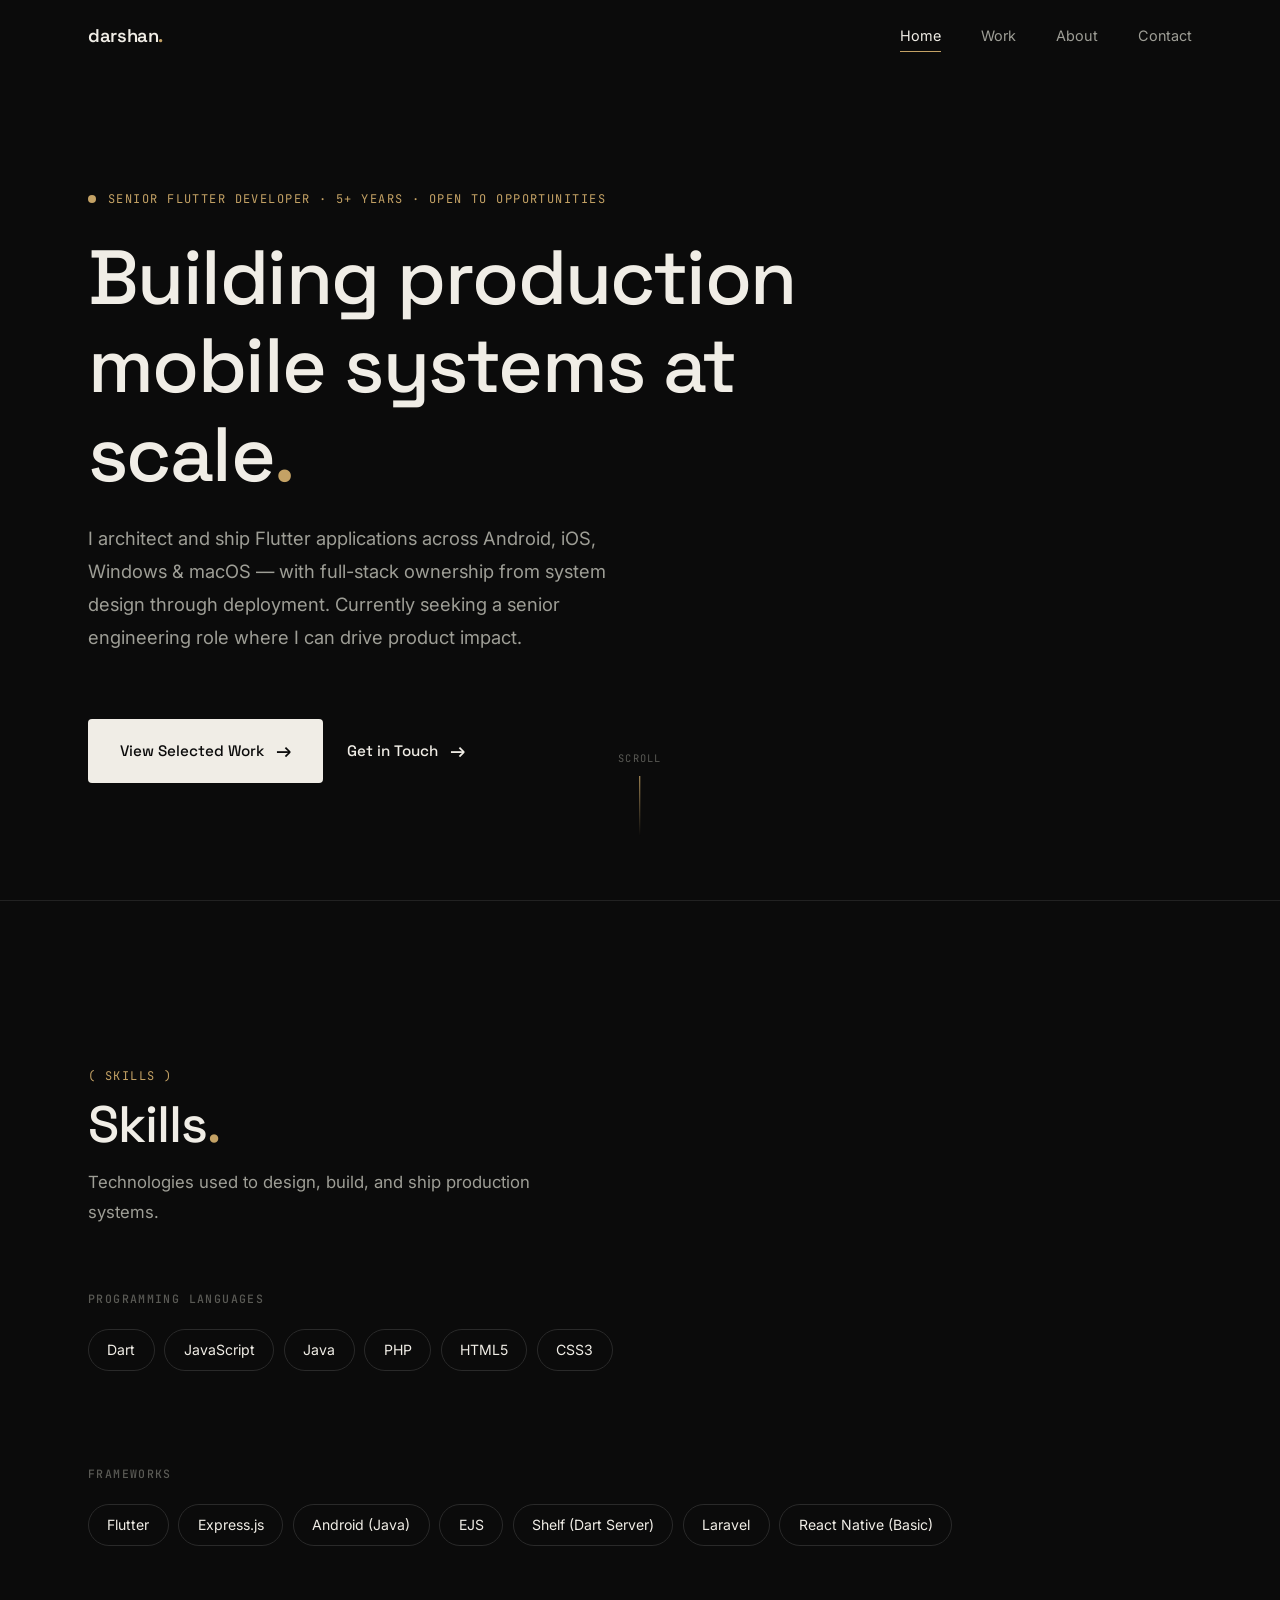
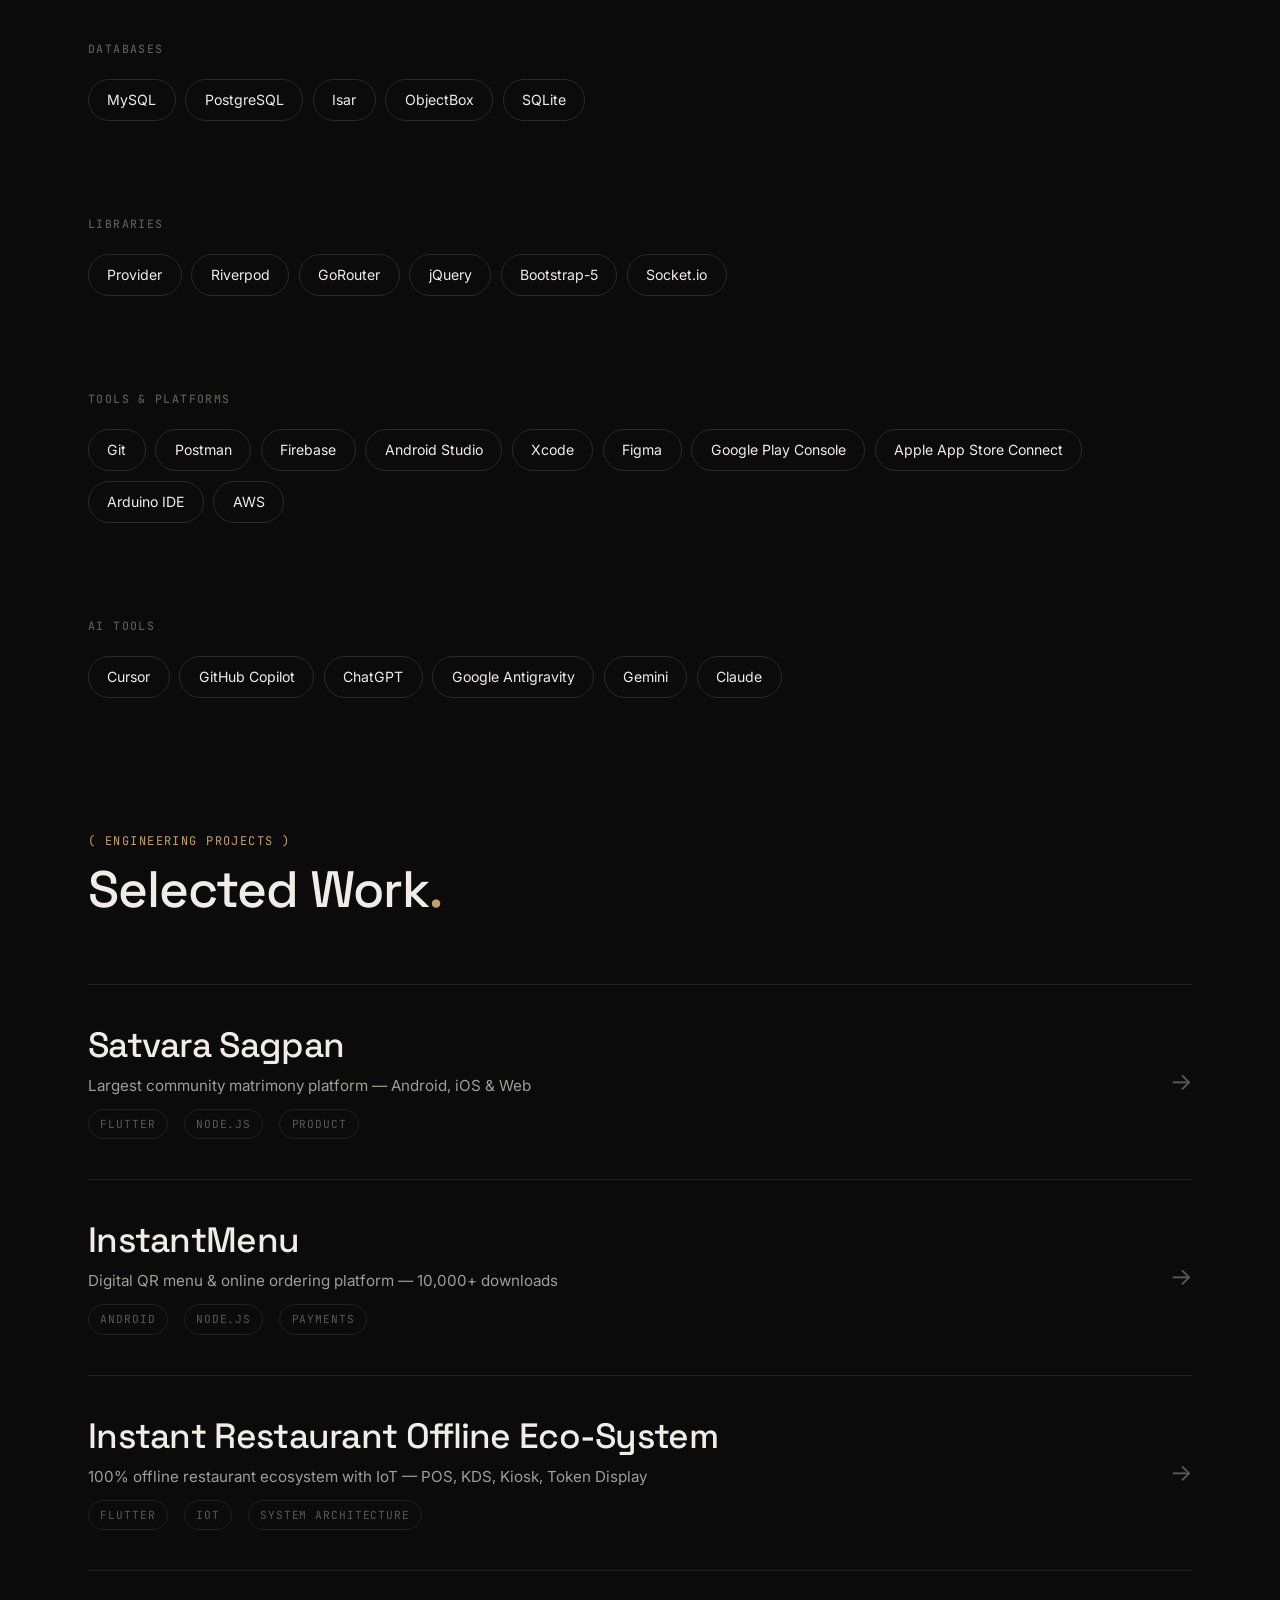
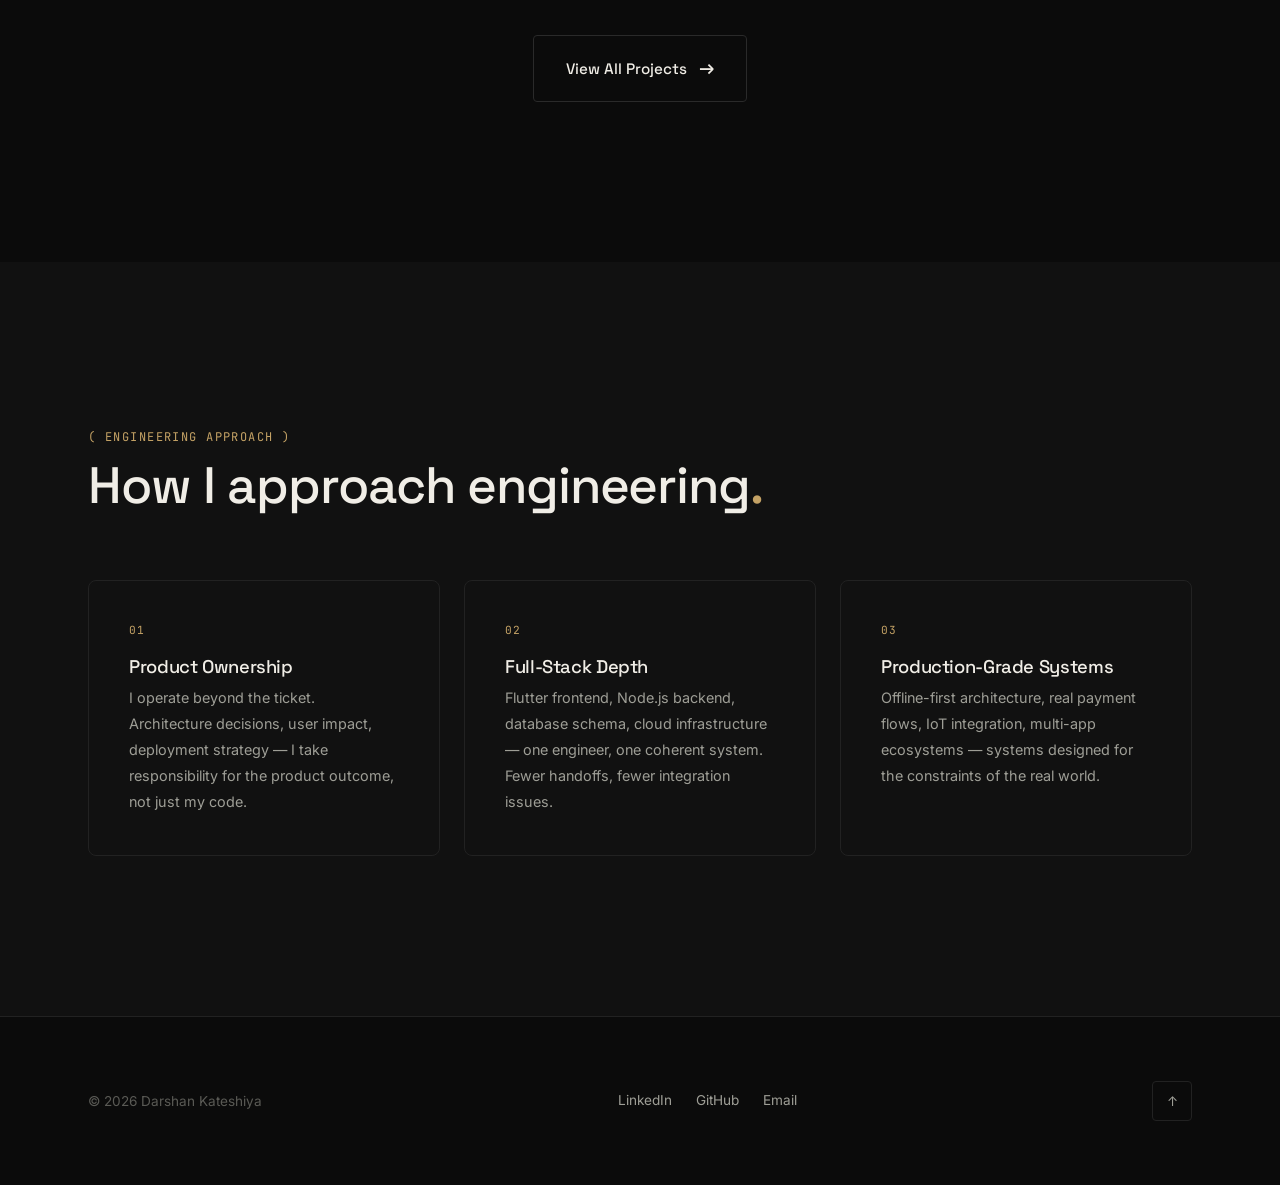
==== index.html @ 9478cf27 "commit" ====
<!doctype html>
<html lang="en">
  <head>
    <meta charset="UTF-8" />
    <meta name="viewport" content="width=device-width, initial-scale=1.0" />
    <link rel="icon" type="image/svg+xml" href="favicon.svg" />
    <meta
      name="description"
      content="Darshan Kateshiya — Senior Flutter Developer & Full Stack Engineer. 5+ years building production apps across Android, iOS, Windows, macOS. Open to full-time engineering roles."
    />
    <meta
      name="keywords"
      content="Flutter Developer, Full Stack Engineer, Mobile App Developer, Product Builder, India"
    />
    <meta name="author" content="Darshan D. Kateshiya" />

    <!-- Open Graph -->
    <meta
      property="og:title"
      content="Darshan Kateshiya — Senior Flutter Developer"
    />
    <meta
      property="og:description"
      content="Senior Flutter Developer with 5+ years of full-stack experience. Open to engineering roles."
    />
    <meta property="og:type" content="website" />

    <title>Darshan Kateshiya — Senior Flutter Developer</title>

    <!-- Fonts -->
    <link rel="preconnect" href="https://fonts.googleapis.com" />
    <link rel="preconnect" href="https://fonts.gstatic.com" crossorigin />
    <link
      href="https://fonts.googleapis.com/css2?family=Inter:wght@300;400;500;600&family=JetBrains+Mono:wght@400;500&family=Space+Grotesk:wght@400;500;600;700&display=swap"
      rel="stylesheet"
    />

    <!-- Styles -->
    <link rel="stylesheet" href="css/style.css" />
  </head>
  <body>
    <!-- Custom Cursor -->
    <div class="custom-cursor">View</div>

    <!-- Navigation -->
    <nav class="nav">
      <div class="container nav__inner">
        <a href="/darshankateshiya/" class="nav__logo">darshan<span>.</span></a>

        <div class="nav__links">
          <a href="/darshankateshiya/" class="nav__link active">Home</a>
          <a href="/darshankateshiya/work/" class="nav__link">Work</a>
          <a href="/darshankateshiya/about/" class="nav__link">About</a>
          <a href="/darshankateshiya/contact/" class="nav__link">Contact</a>
        </div>

        <button class="nav__toggle" aria-label="Toggle menu">
          <span></span>
          <span></span>
          <span></span>
        </button>
      </div>

      <!-- Mobile Menu -->
      <div class="nav__mobile">
        <a href="/darshankateshiya/" class="nav__mobile-link">Home</a>
        <a href="/darshankateshiya/work/" class="nav__mobile-link">Work</a>
        <a href="/darshankateshiya/about/" class="nav__mobile-link">About</a>
        <a href="/darshankateshiya/contact/" class="nav__mobile-link"
          >Contact</a
        >
      </div>
    </nav>

    <!-- Hero Section -->
    <section class="hero">
      <div class="container">
        <div class="hero__content">
          <div class="hero__label hero-anim hero-anim--1">
            <span class="dot"></span>
            <span class="label label--accent"
              >Senior Flutter Developer · 5+ Years · Open to Opportunities</span
            >
          </div>

          <h1 class="hero__title hero-anim hero-anim--2">
            <span class="line"><span>Building production</span></span>
            <span class="line"><span>mobile systems at</span></span>
            <span class="line"
              ><span>scale<span class="text-accent">.</span></span></span
            >
          </h1>

          <p class="hero__subtitle hero-anim hero-anim--3">
            I architect and ship Flutter applications across Android, iOS,
            Windows & macOS — with full-stack ownership from system design
            through deployment. Currently seeking a senior engineering role
            where I can drive product impact.
          </p>

          <div class="hero__cta hero-anim hero-anim--4">
            <a href="work/" class="btn btn--primary">
              View Selected Work
              <span class="btn__arrow">→</span>
            </a>
            <a href="/darshankateshiya/contact/" class="btn btn--ghost">
              Get in Touch
              <span class="btn__arrow">→</span>
            </a>
          </div>
        </div>
      </div>

      <div class="hero__scroll">
        <span class="label" style="font-size: 0.65rem">Scroll</span>
        <div class="hero__scroll-line"></div>
      </div>
    </section>

    <!-- Skills -->
    <section class="section skills-section">
      <div class="container">
        <div class="reveal">
          <span class="label label--accent">( Skills )</span>
          <h2 style="margin-top: 0.5rem; margin-bottom: 0.75rem">
            Skills<span class="text-accent">.</span>
          </h2>
          <p class="skills-intro">
            Technologies used to design, build, and ship production systems.
          </p>
        </div>

        <div class="skills-grid">
          <div class="skills-group reveal">
            <h4 class="skills-group__title">Programming Languages</h4>
            <div class="skills-group__tags">
              <span class="skill-pill">Dart</span>
              <span class="skill-pill">JavaScript</span>
              <span class="skill-pill">Java</span>
              <span class="skill-pill">PHP</span>
              <span class="skill-pill">HTML5</span>
              <span class="skill-pill">CSS3</span>
            </div>
          </div>

          <div class="skills-group reveal reveal--delay-1">
            <h4 class="skills-group__title">Frameworks</h4>
            <div class="skills-group__tags">
              <span class="skill-pill">Flutter</span>
              <span class="skill-pill">Express.js</span>
              <span class="skill-pill">Android (Java)</span>
              <span class="skill-pill">EJS</span>
              <span class="skill-pill">Shelf (Dart Server)</span>
              <span class="skill-pill">Laravel</span>
              <span class="skill-pill">React Native (Basic)</span>
            </div>
          </div>

          <div class="skills-group reveal reveal--delay-2">
            <h4 class="skills-group__title">Databases</h4>
            <div class="skills-group__tags">
              <span class="skill-pill">MySQL</span>
              <span class="skill-pill">PostgreSQL</span>
              <span class="skill-pill">Isar</span>
              <span class="skill-pill">ObjectBox</span>
              <span class="skill-pill">SQLite</span>
            </div>
          </div>

          <div class="skills-group reveal">
            <h4 class="skills-group__title">Libraries</h4>
            <div class="skills-group__tags">
              <span class="skill-pill">Provider</span>
              <span class="skill-pill">Riverpod</span>
              <span class="skill-pill">GoRouter</span>
              <span class="skill-pill">jQuery</span>
              <span class="skill-pill">Bootstrap-5</span>
              <span class="skill-pill">Socket.io</span>
            </div>
          </div>

          <div class="skills-group reveal reveal--delay-1">
            <h4 class="skills-group__title">Tools & Platforms</h4>
            <div class="skills-group__tags">
              <span class="skill-pill">Git</span>
              <span class="skill-pill">Postman</span>
              <span class="skill-pill">Firebase</span>
              <span class="skill-pill">Android Studio</span>
              <span class="skill-pill">Xcode</span>
              <span class="skill-pill">Figma</span>
              <span class="skill-pill">Google Play Console</span>
              <span class="skill-pill">Apple App Store Connect</span>
              <span class="skill-pill">Arduino IDE</span>
              <span class="skill-pill">AWS</span>
            </div>
          </div>

          <div class="skills-group reveal reveal--delay-2">
            <h4 class="skills-group__title">AI Tools</h4>
            <div class="skills-group__tags">
              <span class="skill-pill">Cursor</span>
              <span class="skill-pill">GitHub Copilot</span>
              <span class="skill-pill">ChatGPT</span>
              <span class="skill-pill">Google Antigravity</span>
              <span class="skill-pill">Gemini</span>
              <span class="skill-pill">Claude</span>
            </div>
          </div>
        </div>
      </div>
    </section>

    <!-- Engineering Projects -->
    <section class="section" id="selected-work">
      <div class="container">
        <div class="reveal">
          <span class="label label--accent">( Engineering Projects )</span>
          <h2 style="margin-top: 0.5rem; margin-bottom: var(--space-xl)">
            Selected Work<span class="text-accent">.</span>
          </h2>
        </div>

        <div class="work-list stagger-children">
          <a href="work/satvara-sagpan/" class="work-item">
            <div class="work-item__inner">
              <div class="work-item__info">
                <h3 class="work-item__name">Satvara Sagpan</h3>
                <p class="work-item__desc">
                  Largest community matrimony platform — Android, iOS & Web
                </p>
                <div class="work-item__meta">
                  <span class="work-item__tag">Flutter</span>
                  <span class="work-item__tag">Node.js</span>
                  <span class="work-item__tag">Product</span>
                </div>
              </div>
              <span class="work-item__arrow">→</span>
            </div>
          </a>

          <a href="work/instantmenu/" class="work-item">
            <div class="work-item__inner">
              <div class="work-item__info">
                <h3 class="work-item__name">InstantMenu</h3>
                <p class="work-item__desc">
                  Digital QR menu & online ordering platform — 10,000+ downloads
                </p>
                <div class="work-item__meta">
                  <span class="work-item__tag">Android</span>
                  <span class="work-item__tag">Node.js</span>
                  <span class="work-item__tag">Payments</span>
                </div>
              </div>
              <span class="work-item__arrow">→</span>
            </div>
          </a>

          <a href="work/instant-restaurant/" class="work-item">
            <div class="work-item__inner">
              <div class="work-item__info">
                <h3 class="work-item__name">
                  Instant Restaurant Offline Eco-System
                </h3>
                <p class="work-item__desc">
                  100% offline restaurant ecosystem with IoT — POS, KDS, Kiosk,
                  Token Display
                </p>
                <div class="work-item__meta">
                  <span class="work-item__tag">Flutter</span>
                  <span class="work-item__tag">IoT</span>
                  <span class="work-item__tag">System Architecture</span>
                </div>
              </div>
              <span class="work-item__arrow">→</span>
            </div>
          </a>
        </div>

        <div
          class="reveal"
          style="margin-top: var(--space-xl); text-align: center"
        >
          <a href="/darshankateshiya/work/" class="btn btn--outline">
            View All Projects
            <span class="btn__arrow">→</span>
          </a>
        </div>
      </div>
    </section>

    <!-- Engineering Approach -->
    <section class="section" style="background: var(--bg-secondary)">
      <div class="container">
        <div class="reveal">
          <span class="label label--accent">( Engineering Approach )</span>
          <h2
            style="
              margin-top: 0.5rem;
              margin-bottom: var(--space-xl);
              max-width: 700px;
            "
          >
            How I approach engineering<span class="text-accent">.</span>
          </h2>
        </div>

        <div class="about-values stagger-children">
          <div class="about-value">
            <div class="about-value__number">01</div>
            <h4 class="about-value__title">Product Ownership</h4>
            <p class="about-value__desc">
              I operate beyond the ticket. Architecture decisions, user impact,
              deployment strategy — I take responsibility for the product
              outcome, not just my code.
            </p>
          </div>
          <div class="about-value">
            <div class="about-value__number">02</div>
            <h4 class="about-value__title">Full-Stack Depth</h4>
            <p class="about-value__desc">
              Flutter frontend, Node.js backend, database schema, cloud
              infrastructure — one engineer, one coherent system. Fewer
              handoffs, fewer integration issues.
            </p>
          </div>
          <div class="about-value">
            <div class="about-value__number">03</div>
            <h4 class="about-value__title">Production-Grade Systems</h4>
            <p class="about-value__desc">
              Offline-first architecture, real payment flows, IoT integration,
              multi-app ecosystems — systems designed for the constraints of the
              real world.
            </p>
          </div>
        </div>
      </div>
    </section>

    <!-- Footer -->
    <footer class="footer">
      <div class="container footer__inner">
        <p class="footer__copy">
          &copy; <span class="current-year"></span> Darshan Kateshiya
        </p>

        <div class="footer__links">
          <a
            href="https://www.linkedin.com/in/darshan-kateshiya"
            target="_blank"
            rel="noopener"
            class="footer__link"
            >LinkedIn</a
          >
          <a
            href="https://github.com/darshankateshiya"
            target="_blank"
            rel="noopener"
            class="footer__link"
            >GitHub</a
          >
          <a href="mailto:darshan.kateshiya22@gmail.com" class="footer__link"
            >Email</a
          >
        </div>

        <button class="footer__back-top" aria-label="Back to top">↑</button>
      </div>
    </footer>

    <script src="js/main.js"></script>
  </body>
</html>
---- css/style.css ----
/* ============================================
   DARSHAN KATESHIYA — PORTFOLIO
   Premium, Case-Study-Focused Design System
   ============================================ */

/* ---------- CSS CUSTOM PROPERTIES ---------- */
:root {
  /* Colors */
  --bg-primary: #0b0b0b;
  --bg-secondary: #111111;
  --bg-card: #161616;
  --bg-elevated: #1c1c1c;

  --text-primary: #f0ede6;
  --text-secondary: #9e9e96;
  --text-muted: #5a5a55;

  --accent: #c4a265;
  --accent-hover: #d4b578;
  --accent-muted: rgba(196, 162, 101, 0.15);

  --border: #222222;
  --border-light: #2a2a2a;

  /* Typography */
  --font-heading: 'Space Grotesk', sans-serif;
  --font-body: 'Inter', sans-serif;
  --font-mono: 'JetBrains Mono', monospace;

  /* Spacing */
  --space-xs: 0.5rem;
  --space-sm: 1rem;
  --space-md: 1.5rem;
  --space-lg: 2.5rem;
  --space-xl: 4rem;
  --space-2xl: 6rem;
  --space-3xl: 10rem;

  /* Layout */
  --max-width: 1200px;
  --nav-height: 72px;

  /* Transitions */
  --ease-out: cubic-bezier(0.16, 1, 0.3, 1);
  --ease-in-out: cubic-bezier(0.65, 0, 0.35, 1);
  --duration-fast: 0.2s;
  --duration-normal: 0.4s;
  --duration-slow: 0.8s;

  /* Border Radius */
  --radius-sm: 4px;
  --radius-md: 8px;
  --radius-lg: 16px;
}

/* ---------- RESET & BASE ---------- */
*,
*::before,
*::after {
  margin: 0;
  padding: 0;
  box-sizing: border-box;
}

html {
  font-size: 16px;
  scroll-behavior: smooth;
  -webkit-font-smoothing: antialiased;
  -moz-osx-font-smoothing: grayscale;
}

body {
  font-family: var(--font-body);
  background-color: var(--bg-primary);
  color: var(--text-primary);
  line-height: 1.7;
  overflow-x: hidden;
  min-height: 100vh;
}

::selection {
  background: var(--accent);
  color: var(--bg-primary);
}

img {
  max-width: 100%;
  height: auto;
  display: block;
}

a {
  color: inherit;
  text-decoration: none;
}

ul, ol {
  list-style: none;
}

button {
  border: none;
  background: none;
  cursor: pointer;
  font-family: inherit;
  color: inherit;
}

input, textarea {
  font-family: inherit;
  font-size: inherit;
}

/* ---------- TYPOGRAPHY ---------- */
h1, h2, h3, h4, h5, h6 {
  font-family: var(--font-heading);
  font-weight: 500;
  line-height: 1.15;
  letter-spacing: -0.02em;
}

h1 {
  font-size: clamp(2.8rem, 6vw, 5.5rem);
  font-weight: 500;
}

h2 {
  font-size: clamp(2rem, 4vw, 3.5rem);
}

h3 {
  font-size: clamp(1.4rem, 2.5vw, 2rem);
}

h4 {
  font-size: clamp(1.1rem, 1.5vw, 1.35rem);
}

p {
  color: var(--text-secondary);
  font-size: 1.05rem;
  line-height: 1.8;
}

.label {
  font-family: var(--font-mono);
  font-size: 0.75rem;
  letter-spacing: 0.12em;
  text-transform: uppercase;
  color: var(--text-muted);
}

.label--accent {
  color: var(--accent);
}

/* ---------- LAYOUT ---------- */
.container {
  width: 100%;
  max-width: var(--max-width);
  margin: 0 auto;
  padding: 0 clamp(1.5rem, 4vw, 3rem);
}

.section {
  padding: var(--space-3xl) 0;
}

.section--sm {
  padding: var(--space-2xl) 0;
}

/* ---------- NAVIGATION ---------- */
.nav {
  position: fixed;
  top: 0;
  left: 0;
  width: 100%;
  height: var(--nav-height);
  z-index: 1000;
  transition: background var(--duration-normal) var(--ease-out),
              border-color var(--duration-normal) var(--ease-out);
}

.nav.scrolled {
  background: rgba(11, 11, 11, 0.9);
  backdrop-filter: blur(20px);
  -webkit-backdrop-filter: blur(20px);
  border-bottom: 1px solid var(--border);
}

.nav__inner {
  display: flex;
  align-items: center;
  justify-content: space-between;
  height: 100%;
}

.nav__logo {
  font-family: var(--font-heading);
  font-size: 1.15rem;
  font-weight: 600;
  letter-spacing: -0.02em;
  transition: opacity var(--duration-fast);
}

.nav__logo:hover {
  opacity: 0.7;
}

.nav__logo span {
  color: var(--accent);
}

.nav__links {
  display: flex;
  align-items: center;
  gap: var(--space-lg);
}

.nav__link {
  font-size: 0.9rem;
  font-weight: 400;
  color: var(--text-secondary);
  transition: color var(--duration-fast);
  position: relative;
}

.nav__link::after {
  content: '';
  position: absolute;
  bottom: -4px;
  left: 0;
  width: 0;
  height: 1px;
  background: var(--accent);
  transition: width var(--duration-normal) var(--ease-out);
}

.nav__link:hover,
.nav__link.active {
  color: var(--text-primary);
}

.nav__link:hover::after,
.nav__link.active::after {
  width: 100%;
}

/* Mobile Menu Toggle */
.nav__toggle {
  display: none;
  flex-direction: column;
  gap: 6px;
  padding: 4px;
  z-index: 1002;
}

.nav__toggle span {
  display: block;
  width: 24px;
  height: 1.5px;
  background: var(--text-primary);
  transition: all var(--duration-normal) var(--ease-out);
  transform-origin: center;
}

.nav__toggle.open span:nth-child(1) {
  transform: rotate(45deg) translate(5px, 5px);
}

.nav__toggle.open span:nth-child(2) {
  opacity: 0;
}

.nav__toggle.open span:nth-child(3) {
  transform: rotate(-45deg) translate(5px, -5px);
}

/* Mobile Menu Overlay */
.nav__mobile {
  position: fixed;
  top: 0;
  left: 0;
  width: 100%;
  height: 100vh;
  height: 100dvh;
  background: var(--bg-primary);
  z-index: 1001;
  display: flex;
  flex-direction: column;
  justify-content: center;
  align-items: center;
  gap: var(--space-lg);
  opacity: 0;
  pointer-events: none;
  transition: opacity var(--duration-normal) var(--ease-out);
}

.nav__mobile.open {
  opacity: 1;
  pointer-events: all;
}

.nav__mobile-link {
  font-family: var(--font-heading);
  font-size: clamp(2rem, 6vw, 3rem);
  font-weight: 500;
  color: var(--text-secondary);
  transition: color var(--duration-fast);
  transform: translateY(20px);
  opacity: 0;
}

.nav__mobile.open .nav__mobile-link {
  animation: mobileNavIn 0.5s var(--ease-out) forwards;
}

.nav__mobile.open .nav__mobile-link:nth-child(1) { animation-delay: 0.1s; }
.nav__mobile.open .nav__mobile-link:nth-child(2) { animation-delay: 0.15s; }
.nav__mobile.open .nav__mobile-link:nth-child(3) { animation-delay: 0.2s; }
.nav__mobile.open .nav__mobile-link:nth-child(4) { animation-delay: 0.25s; }

@keyframes mobileNavIn {
  to {
    transform: translateY(0);
    opacity: 1;
  }
}

.nav__mobile-link:hover {
  color: var(--accent);
}

/* ---------- BUTTONS ---------- */
.btn {
  display: inline-flex;
  align-items: center;
  gap: 0.75rem;
  font-family: var(--font-heading);
  font-size: 0.95rem;
  font-weight: 500;
  padding: 1rem 2rem;
  border-radius: var(--radius-sm);
  transition: all var(--duration-normal) var(--ease-out);
  position: relative;
  overflow: hidden;
}

.btn--primary {
  background: var(--text-primary);
  color: var(--bg-primary);
}

.btn--primary:hover {
  background: var(--accent);
  transform: translateY(-2px);
}

.btn--outline {
  border: 1px solid var(--border-light);
  color: var(--text-primary);
}

.btn--outline:hover {
  border-color: var(--accent);
  color: var(--accent);
}

.btn--ghost {
  color: var(--text-primary);
  padding: 0.5rem 0;
}

.btn--ghost:hover {
  color: var(--accent);
}

.btn__arrow {
  transition: transform var(--duration-normal) var(--ease-out);
  font-size: 1.2rem;
}

.btn:hover .btn__arrow {
  transform: translateX(4px);
}

/* ---------- HERO SECTION ---------- */
.hero {
  min-height: 100vh;
  display: flex;
  align-items: center;
  position: relative;
}

.hero__content {
  padding-top: var(--nav-height);
}

.hero__label {
  margin-bottom: var(--space-md);
  display: flex;
  align-items: center;
  gap: 0.75rem;
}

.hero__label .dot {
  width: 8px;
  height: 8px;
  border-radius: 50%;
  background: var(--accent);
  animation: pulse 2s ease-in-out infinite;
}

@keyframes pulse {
  0%, 100% { opacity: 1; }
  50% { opacity: 0.4; }
}

.hero__title {
  margin-bottom: var(--space-md);
  max-width: 900px;
}

.hero__title .line {
  display: block;
  overflow: hidden;
}

.hero__title .line span {
  display: inline-block;
}

.hero__subtitle {
  max-width: 560px;
  margin-bottom: var(--space-xl);
  font-size: 1.15rem;
  line-height: 1.8;
}

.hero__cta {
  display: flex;
  align-items: center;
  gap: var(--space-md);
}

.hero__scroll {
  position: absolute;
  bottom: var(--space-xl);
  left: 50%;
  transform: translateX(-50%);
  display: flex;
  flex-direction: column;
  align-items: center;
  gap: var(--space-xs);
}

.hero__scroll-line {
  width: 1px;
  height: 60px;
  background: linear-gradient(to bottom, var(--accent), transparent);
  animation: scrollLine 2s ease-in-out infinite;
}

@keyframes scrollLine {
  0% { transform: scaleY(0); transform-origin: top; }
  50% { transform: scaleY(1); transform-origin: top; }
  51% { transform-origin: bottom; }
  100% { transform: scaleY(0); transform-origin: bottom; }
}

/* ---------- WORK LIST ---------- */
.work-list {
  display: flex;
  flex-direction: column;
}

.work-item {
  display: block;
  border-bottom: 1px solid var(--border);
  padding: var(--space-lg) 0;
  transition: all var(--duration-normal) var(--ease-out);
  cursor: pointer;
  position: relative;
}

.work-item:first-child {
  border-top: 1px solid var(--border);
}

.work-item:hover {
  padding-left: var(--space-md);
}

.work-item__inner {
  display: flex;
  justify-content: space-between;
  align-items: center;
  gap: var(--space-md);
}

.work-item__info {
  flex: 1;
}

.work-item__name {
  font-family: var(--font-heading);
  font-size: clamp(1.5rem, 3vw, 2.2rem);
  font-weight: 500;
  margin-bottom: 0.4rem;
  transition: color var(--duration-fast);
}

.work-item:hover .work-item__name {
  color: var(--accent);
}

.work-item__desc {
  font-size: 0.95rem;
  color: var(--text-secondary);
  margin-bottom: 0.6rem;
}

.work-item__meta {
  display: flex;
  align-items: center;
  gap: var(--space-sm);
  flex-wrap: wrap;
}

.work-item__tag {
  font-family: var(--font-mono);
  font-size: 0.7rem;
  letter-spacing: 0.08em;
  text-transform: uppercase;
  color: var(--text-muted);
  padding: 0.3rem 0.7rem;
  border: 1px solid var(--border);
  border-radius: 20px;
}

.work-item__arrow {
  font-size: 1.5rem;
  color: var(--text-muted);
  transition: all var(--duration-normal) var(--ease-out);
  flex-shrink: 0;
}

.work-item:hover .work-item__arrow {
  color: var(--accent);
  transform: translateX(8px);
}

/* ---------- CASE STUDY ---------- */
.case-hero {
  padding-top: calc(var(--nav-height) + var(--space-3xl));
  padding-bottom: var(--space-2xl);
}

.case-hero__label {
  margin-bottom: var(--space-sm);
}

.case-hero__title {
  margin-bottom: var(--space-md);
  max-width: 800px;
}

.case-hero__tagline {
  font-size: 1.2rem;
  max-width: 600px;
  margin-bottom: var(--space-lg);
}

.case-hero__meta {
  display: flex;
  flex-wrap: wrap;
  gap: var(--space-lg);
}

.case-hero__meta-item {
  display: flex;
  flex-direction: column;
  gap: 0.25rem;
}

.case-hero__meta-label {
  font-family: var(--font-mono);
  font-size: 0.7rem;
  letter-spacing: 0.1em;
  text-transform: uppercase;
  color: var(--text-muted);
}

.case-hero__meta-value {
  font-size: 0.95rem;
  color: var(--text-primary);
}

.case-hero__meta-value a {
  color: var(--accent);
  text-decoration: underline;
  text-underline-offset: 3px;
}

.case-hero__meta-value a:hover {
  opacity: 0.8;
}

/* Case Study Media */
.case-media {
  background: var(--bg-secondary);
  padding: var(--space-2xl) 0;
}

.case-media__hero-img {
  width: 100%;
  aspect-ratio: 16 / 9;
  background: var(--bg-card);
  border-radius: var(--radius-lg);
  overflow: hidden;
  margin-bottom: var(--space-lg);
  display: flex;
  align-items: center;
  justify-content: center;
  border: 1px solid var(--border);
}

.case-media__hero-img img {
  width: 100%;
  height: 100%;
  object-fit: contain;
  cursor: pointer;
  transition: opacity var(--duration-fast);
}

.case-media__hero-img img:hover {
  opacity: 0.9;
}

.case-media__placeholder {
  display: flex;
  flex-direction: column;
  align-items: center;
  gap: var(--space-sm);
  color: var(--text-muted);
}

.case-media__placeholder-icon {
  font-size: 3rem;
  opacity: 0.3;
}

.case-media__gallery {
  display: grid;
  grid-template-columns: repeat(auto-fit, minmax(280px, 1fr));
  gap: var(--space-md);
}

.case-media__gallery-item {
  aspect-ratio: 4 / 3;
  background: var(--bg-card);
  border-radius: var(--radius-md);
  border: 1px solid var(--border);
  overflow: hidden;
  display: flex;
  align-items: center;
  justify-content: center;
  cursor: pointer;
  transition: border-color var(--duration-fast);
}

.case-media__gallery-item:hover {
  border-color: var(--accent-muted);
}

.case-media__gallery-item img {
  width: 100%;
  height: 100%;
  object-fit: contain;
  transition: opacity var(--duration-fast);
}

.case-media__gallery-item:hover img {
  opacity: 0.9;
}

/* Case Study Sections */
.case-section {
  padding: var(--space-2xl) 0;
  border-bottom: 1px solid var(--border);
}

.case-section:last-child {
  border-bottom: none;
}

.case-section__number {
  font-family: var(--font-mono);
  font-size: 0.7rem;
  letter-spacing: 0.12em;
  text-transform: uppercase;
  color: var(--accent);
  margin-bottom: var(--space-xs);
}

.case-section__title {
  margin-bottom: var(--space-lg);
}

.case-section__text {
  max-width: 700px;
  margin-bottom: var(--space-md);
}

.case-section__text:last-child {
  margin-bottom: 0;
}

/* Feature List */
.feature-list {
  display: grid;
  grid-template-columns: repeat(auto-fit, minmax(280px, 1fr));
  gap: var(--space-md);
}

.feature-item {
  padding: var(--space-md);
  background: var(--bg-card);
  border: 1px solid var(--border);
  border-radius: var(--radius-md);
  transition: border-color var(--duration-fast);
}

.feature-item:hover {
  border-color: var(--accent-muted);
}

.feature-item__title {
  font-family: var(--font-heading);
  font-size: 1.05rem;
  font-weight: 500;
  margin-bottom: 0.5rem;
  color: var(--text-primary);
}

.feature-item__desc {
  font-size: 0.9rem;
  color: var(--text-secondary);
  line-height: 1.7;
}

/* Tech Stack Grid */
.tech-grid {
  display: grid;
  grid-template-columns: repeat(auto-fit, minmax(200px, 1fr));
  gap: var(--space-sm);
}

.tech-item {
  display: flex;
  align-items: center;
  gap: var(--space-sm);
  padding: var(--space-sm) var(--space-md);
  background: var(--bg-card);
  border: 1px solid var(--border);
  border-radius: var(--radius-sm);
}

.tech-item__category {
  font-family: var(--font-mono);
  font-size: 0.65rem;
  letter-spacing: 0.1em;
  text-transform: uppercase;
  color: var(--accent);
  min-width: 70px;
}

.tech-item__value {
  font-size: 0.9rem;
  color: var(--text-primary);
}

/* Role List */
.role-list {
  display: flex;
  flex-direction: column;
  gap: var(--space-sm);
}

.role-item {
  display: flex;
  align-items: flex-start;
  gap: var(--space-sm);
  font-size: 1rem;
  color: var(--text-secondary);
}

.role-item::before {
  content: '—';
  color: var(--accent);
  flex-shrink: 0;
}

/* Impact Grid */
.impact-grid {
  display: grid;
  grid-template-columns: repeat(auto-fit, minmax(200px, 1fr));
  gap: var(--space-md);
}

.impact-item {
  text-align: center;
  padding: var(--space-lg);
  background: var(--bg-card);
  border: 1px solid var(--border);
  border-radius: var(--radius-md);
}

.impact-item__value {
  font-family: var(--font-heading);
  font-size: clamp(2rem, 4vw, 3rem);
  font-weight: 500;
  color: var(--accent);
  margin-bottom: 0.25rem;
}

.impact-item__label {
  font-size: 0.9rem;
  color: var(--text-secondary);
}

/* Case Study Navigation */
.case-nav {
  padding: var(--space-2xl) 0;
  display: flex;
  justify-content: space-between;
  align-items: center;
  gap: var(--space-md);
}

.case-nav__link {
  display: flex;
  flex-direction: column;
  gap: 0.25rem;
  transition: color var(--duration-fast);
}

.case-nav__link:hover {
  color: var(--accent);
}

.case-nav__link--next {
  text-align: right;
}

.case-nav__label {
  font-family: var(--font-mono);
  font-size: 0.7rem;
  letter-spacing: 0.1em;
  text-transform: uppercase;
  color: var(--text-muted);
}

.case-nav__name {
  font-family: var(--font-heading);
  font-size: 1.2rem;
  font-weight: 500;
}

/* ---------- ABOUT PAGE ---------- */
.about-hero {
  padding-top: calc(var(--nav-height) + var(--space-3xl));
  padding-bottom: var(--space-xl);
}

.about-content {
  display: grid;
  grid-template-columns: 1fr;
  gap: var(--space-2xl);
}

.about-text {
  max-width: 700px;
}

.about-text p {
  margin-bottom: var(--space-md);
  font-size: 1.1rem;
}

.about-text p:last-child {
  margin-bottom: 0;
}

.about-values {
  display: grid;
  grid-template-columns: repeat(auto-fit, minmax(280px, 1fr));
  gap: var(--space-md);
  margin-top: var(--space-xl);
}

.about-value {
  padding: var(--space-lg);
  border: 1px solid var(--border);
  border-radius: var(--radius-md);
  transition: border-color var(--duration-fast);
}

.about-value:hover {
  border-color: var(--accent-muted);
}

.about-value__number {
  font-family: var(--font-mono);
  font-size: 0.7rem;
  letter-spacing: 0.12em;
  color: var(--accent);
  margin-bottom: var(--space-sm);
}

.about-value__title {
  font-family: var(--font-heading);
  font-size: 1.15rem;
  font-weight: 500;
  margin-bottom: 0.5rem;
}

.about-value__desc {
  font-size: 0.9rem;
  color: var(--text-secondary);
}

/* ---------- CONTACT PAGE ---------- */
.contact-hero {
  padding-top: calc(var(--nav-height) + var(--space-3xl));
  padding-bottom: var(--space-xl);
}

.contact-content {
  display: grid;
  grid-template-columns: 1fr 1fr;
  gap: var(--space-2xl);
}

.contact-info {
  display: flex;
  flex-direction: column;
  gap: var(--space-lg);
}

.contact-info__item {
  display: flex;
  flex-direction: column;
  gap: 0.25rem;
}

.contact-info__label {
  font-family: var(--font-mono);
  font-size: 0.7rem;
  letter-spacing: 0.1em;
  text-transform: uppercase;
  color: var(--text-muted);
}

.contact-info__value {
  font-size: 1.05rem;
  color: var(--text-primary);
}

.contact-info__value a {
  color: var(--accent);
  text-decoration: underline;
  text-underline-offset: 3px;
  transition: opacity var(--duration-fast);
}

.contact-info__value a:hover {
  opacity: 0.7;
}

.contact-socials {
  display: flex;
  gap: var(--space-sm);
  margin-top: var(--space-md);
}

.contact-social {
  width: 44px;
  height: 44px;
  display: flex;
  align-items: center;
  justify-content: center;
  border: 1px solid var(--border);
  border-radius: var(--radius-sm);
  color: var(--text-secondary);
  font-size: 1.1rem;
  transition: all var(--duration-fast);
}

.contact-social:hover {
  border-color: var(--accent);
  color: var(--accent);
}

/* Contact Form */
.contact-form {
  display: flex;
  flex-direction: column;
  gap: var(--space-md);
}

.form-group {
  display: flex;
  flex-direction: column;
  gap: 0.5rem;
}

.form-group label {
  font-family: var(--font-mono);
  font-size: 0.7rem;
  letter-spacing: 0.1em;
  text-transform: uppercase;
  color: var(--text-muted);
}

.form-group input,
.form-group textarea {
  background: var(--bg-card);
  border: 1px solid var(--border);
  border-radius: var(--radius-sm);
  padding: 0.9rem 1.1rem;
  color: var(--text-primary);
  font-size: 0.95rem;
  transition: border-color var(--duration-fast);
  outline: none;
}

.form-group input:focus,
.form-group textarea:focus {
  border-color: var(--accent);
}

.form-group textarea {
  resize: vertical;
  min-height: 140px;
}

.form-group input::placeholder,
.form-group textarea::placeholder {
  color: var(--text-muted);
}

.form-success {
  display: none;
  padding: var(--space-md);
  background: rgba(196, 162, 101, 0.1);
  border: 1px solid var(--accent);
  border-radius: var(--radius-sm);
  color: var(--accent);
  text-align: center;
}

.form-success.show {
  display: block;
}

/* ---------- FOOTER ---------- */
.footer {
  border-top: 1px solid var(--border);
  padding: var(--space-xl) 0;
}

.footer__inner {
  display: flex;
  justify-content: space-between;
  align-items: center;
  gap: var(--space-md);
  flex-wrap: wrap;
}

.footer__copy {
  font-size: 0.85rem;
  color: var(--text-muted);
}

.footer__links {
  display: flex;
  gap: var(--space-md);
}

.footer__link {
  font-size: 0.85rem;
  color: var(--text-secondary);
  transition: color var(--duration-fast);
}

.footer__link:hover {
  color: var(--accent);
}

.footer__back-top {
  width: 40px;
  height: 40px;
  display: flex;
  align-items: center;
  justify-content: center;
  border: 1px solid var(--border);
  border-radius: var(--radius-sm);
  color: var(--text-secondary);
  transition: all var(--duration-fast);
  cursor: pointer;
}

.footer__back-top:hover {
  border-color: var(--accent);
  color: var(--accent);
}

/* ---------- SKILLS SECTION ---------- */
.skills-section {
  border-top: 1px solid var(--border);
  padding-bottom: var(--space-xl);
}

.skills-section + .section {
  padding-top: var(--space-xl);
}

.skills-intro {
  color: var(--text-secondary);
  font-size: 1.05rem;
  margin-bottom: var(--space-xl);
  max-width: 500px;
}

.skills-grid {
  display: flex;
  flex-direction: column;
  gap: var(--space-2xl);
}

.skills-group__title {
  font-family: var(--font-mono);
  font-size: 0.72rem;
  font-weight: 500;
  letter-spacing: 0.12em;
  text-transform: uppercase;
  color: var(--text-muted);
  margin-bottom: var(--space-md);
}

.skills-group__tags {
  display: flex;
  flex-wrap: wrap;
  gap: 0.6rem;
}

.skill-pill {
  font-family: var(--font-body);
  font-size: 0.88rem;
  font-weight: 400;
  color: var(--text-primary);
  padding: 0.5rem 1.15rem;
  border: 1px solid var(--border-light);
  border-radius: 100px;
  background: transparent;
  transition: border-color var(--duration-fast) var(--ease-out),
              color var(--duration-fast) var(--ease-out);
  white-space: nowrap;
}

.skill-pill:hover {
  border-color: var(--accent);
  color: var(--accent);
}

@media (max-width: 768px) {
  .skills-grid {
    gap: var(--space-xl);
  }

  .skill-pill {
    font-size: 0.82rem;
    padding: 0.45rem 1rem;
  }
}

/* ---------- SCROLL ANIMATIONS ---------- */
.reveal {
  opacity: 0;
  transform: translateY(30px);
  transition: opacity var(--duration-slow) var(--ease-out),
              transform var(--duration-slow) var(--ease-out);
}

.reveal.visible {
  opacity: 1;
  transform: translateY(0);
}

.reveal--delay-1 { transition-delay: 0.1s; }
.reveal--delay-2 { transition-delay: 0.2s; }
.reveal--delay-3 { transition-delay: 0.3s; }
.reveal--delay-4 { transition-delay: 0.4s; }

/* Stagger children */
.stagger-children > * {
  opacity: 0;
  transform: translateY(20px);
  transition: opacity 0.6s var(--ease-out),
              transform 0.6s var(--ease-out);
}

.stagger-children.visible > *:nth-child(1) { transition-delay: 0.05s; }
.stagger-children.visible > *:nth-child(2) { transition-delay: 0.1s; }
.stagger-children.visible > *:nth-child(3) { transition-delay: 0.15s; }
.stagger-children.visible > *:nth-child(4) { transition-delay: 0.2s; }
.stagger-children.visible > *:nth-child(5) { transition-delay: 0.25s; }
.stagger-children.visible > *:nth-child(6) { transition-delay: 0.3s; }
.stagger-children.visible > *:nth-child(7) { transition-delay: 0.35s; }
.stagger-children.visible > *:nth-child(8) { transition-delay: 0.4s; }

.stagger-children.visible > * {
  opacity: 1;
  transform: translateY(0);
}

/* Hero animations */
.hero-anim {
  opacity: 0;
  transform: translateY(40px);
  animation: heroReveal 1s var(--ease-out) forwards;
}

.hero-anim--1 { animation-delay: 0.2s; }
.hero-anim--2 { animation-delay: 0.4s; }
.hero-anim--3 { animation-delay: 0.6s; }
.hero-anim--4 { animation-delay: 0.8s; }

@keyframes heroReveal {
  to {
    opacity: 1;
    transform: translateY(0);
  }
}

/* ---------- PAGE HEADER (for Work, About, Contact) ---------- */
.page-header {
  padding-top: calc(var(--nav-height) + var(--space-3xl));
  padding-bottom: var(--space-2xl);
}

.page-header__label {
  margin-bottom: var(--space-sm);
}

.page-header__title {
  margin-bottom: var(--space-md);
  max-width: 700px;
}

.page-header__subtitle {
  max-width: 600px;
  font-size: 1.1rem;
}

/* ---------- HORIZONTAL RULE ---------- */
.divider {
  width: 100%;
  height: 1px;
  background: var(--border);
  margin: var(--space-xl) 0;
}

/* ---------- BACK LINK ---------- */
.back-link {
  display: inline-flex;
  align-items: center;
  gap: 0.5rem;
  font-size: 0.9rem;
  color: var(--text-secondary);
  transition: color var(--duration-fast);
  margin-bottom: var(--space-lg);
}

.back-link:hover {
  color: var(--accent);
}

.back-link__arrow {
  transition: transform var(--duration-normal) var(--ease-out);
}

.back-link:hover .back-link__arrow {
  transform: translateX(-4px);
}

/* ---------- RESPONSIVE ---------- */
@media (max-width: 768px) {
  .nav__links {
    display: none;
  }

  .nav__toggle {
    display: flex;
  }

  .work-item__inner {
    flex-direction: column;
    align-items: flex-start;
  }

  .work-item__arrow {
    display: none;
  }

  .work-item:hover {
    padding-left: var(--space-sm);
  }

  .contact-content {
    grid-template-columns: 1fr;
  }

  .case-hero__meta {
    flex-direction: column;
    gap: var(--space-md);
  }

  .case-nav {
    flex-direction: column;
    gap: var(--space-lg);
  }

  .case-nav__link--next {
    text-align: left;
  }

  .footer__inner {
    flex-direction: column;
    text-align: center;
    gap: var(--space-md);
  }

  .hero {
    min-height: calc(100vh - 60px);
    min-height: calc(100dvh - 60px);
  }

  .section {
    padding: var(--space-2xl) 0;
  }

  .section--sm {
    padding: var(--space-xl) 0;
  }

  .feature-list {
    grid-template-columns: 1fr;
  }

  .tech-grid {
    grid-template-columns: 1fr;
  }

  .impact-grid {
    grid-template-columns: 1fr 1fr;
  }
}

@media (max-width: 480px) {
  html {
    font-size: 15px;
  }

  .impact-grid {
    grid-template-columns: 1fr;
  }

  .about-values {
    grid-template-columns: 1fr;
  }
}

/* ---------- UTILITIES ---------- */
.text-accent {
  color: var(--accent);
}

.text-muted {
  color: var(--text-muted);
}

.mt-xl {
  margin-top: var(--space-xl);
}

.mb-lg {
  margin-bottom: var(--space-lg);
}

.visually-hidden {
  position: absolute;
  width: 1px;
  height: 1px;
  overflow: hidden;
  clip: rect(0, 0, 0, 0);
  white-space: nowrap;
  border: 0;
}

/* ---------- CUSTOM CURSOR ---------- */
@media (hover: hover) {
  .work-item {
    cursor: none;
  }
}

.custom-cursor {
  position: fixed;
  width: 80px;
  height: 80px;
  border-radius: 50%;
  background: var(--accent);
  color: var(--bg-primary);
  display: flex;
  align-items: center;
  justify-content: center;
  font-family: var(--font-mono);
  font-size: 0.65rem;
  letter-spacing: 0.08em;
  text-transform: uppercase;
  pointer-events: none;
  z-index: 9999;
  opacity: 0;
  transform: scale(0);
  transition: opacity 0.3s var(--ease-out),
              transform 0.3s var(--ease-out);
}

.custom-cursor.active {
  opacity: 1;
  transform: scale(1);
}

/* Smooth image placeholder */
.img-placeholder {
  background: linear-gradient(135deg, var(--bg-card) 0%, var(--bg-elevated) 100%);
  display: flex;
  align-items: center;
  justify-content: center;
  color: var(--text-muted);
  font-size: 0.85rem;
  font-family: var(--font-mono);
  letter-spacing: 0.05em;
}

/* Image Lightbox Modal */
.image-lightbox {
  position: fixed;
  top: 0;
  left: 0;
  width: 100%;
  height: 100%;
  background: rgba(0, 0, 0, 0.95);
  z-index: 9999;
  display: flex;
  align-items: center;
  justify-content: center;
  opacity: 0;
  visibility: hidden;
  transition: opacity var(--duration-normal) var(--ease-out),
              visibility var(--duration-normal) var(--ease-out);
  cursor: zoom-out;
}

.image-lightbox.active {
  opacity: 1;
  visibility: visible;
}

.image-lightbox__content {
  max-width: 95%;
  max-height: 95%;
  position: relative;
  transform: scale(0.9);
  transition: transform var(--duration-normal) var(--ease-out);
}

.image-lightbox.active .image-lightbox__content {
  transform: scale(1);
}

.image-lightbox__img {
  max-width: 100%;
  max-height: 95vh;
  object-fit: contain;
  display: block;
  border-radius: var(--radius-md);
}

.image-lightbox__close {
  position: fixed;
  top: var(--space-lg);
  right: var(--space-lg);
  width: 48px;
  height: 48px;
  border-radius: 50%;
  background: rgba(255, 255, 255, 0.1);
  border: 1px solid rgba(255, 255, 255, 0.2);
  backdrop-filter: blur(10px);
  display: flex;
  align-items: center;
  justify-content: center;
  cursor: pointer;
  transition: all var(--duration-fast);
  z-index: 10000;
}

.image-lightbox__close:hover {
  background: rgba(255, 255, 255, 0.15);
  transform: rotate(90deg);
}

.image-lightbox__close::before,
.image-lightbox__close::after {
  content: '';
  position: absolute;
  width: 20px;
  height: 2px;
  background: var(--text-primary);
  border-radius: 2px;
}

.image-lightbox__close::before {
  transform: rotate(45deg);
}

.image-lightbox__close::after {
  transform: rotate(-45deg);
}

.image-lightbox__nav {
  position: fixed;
  top: 50%;
  transform: translateY(-50%);
  width: 48px;
  height: 48px;
  border-radius: 50%;
  background: rgba(255, 255, 255, 0.1);
  border: 1px solid rgba(255, 255, 255, 0.2);
  backdrop-filter: blur(10px);
  display: flex;
  align-items: center;
  justify-content: center;
  cursor: pointer;
  transition: all var(--duration-fast);
  z-index: 10000;
  opacity: 0.7;
}

.image-lightbox__nav:hover {
  background: rgba(255, 255, 255, 0.15);
  opacity: 1;
}

.image-lightbox__nav--prev {
  left: var(--space-lg);
}

.image-lightbox__nav--next {
  right: var(--space-lg);
}

.image-lightbox__nav::before {
  content: '';
  width: 10px;
  height: 10px;
  border-top: 2px solid var(--text-primary);
  border-right: 2px solid var(--text-primary);
}

.image-lightbox__nav--prev::before {
  transform: rotate(-135deg);
  margin-left: 4px;
}

.image-lightbox__nav--next::before {
  transform: rotate(45deg);
  margin-right: 4px;
}

.image-lightbox__counter {
  position: fixed;
  bottom: var(--space-lg);
  left: 50%;
  transform: translateX(-50%);
  padding: var(--space-xs) var(--space-md);
  background: rgba(0, 0, 0, 0.6);
  border: 1px solid rgba(255, 255, 255, 0.1);
  border-radius: 20px;
  backdrop-filter: blur(10px);
  font-family: var(--font-mono);
  font-size: 0.85rem;
  color: var(--text-primary);
  z-index: 10000;
}

@media (max-width: 768px) {
  .image-lightbox__close {
    top: var(--space-md);
    right: var(--space-md);
    width: 40px;
    height: 40px;
  }
  
  .image-lightbox__nav {
    width: 40px;
    height: 40px;
  }
  
  .image-lightbox__nav--prev {
    left: var(--space-md);
  }
  
  .image-lightbox__nav--next {
    right: var(--space-md);
  }
  
  .image-lightbox__counter {
    bottom: var(--space-md);
    font-size: 0.75rem;
  }
}
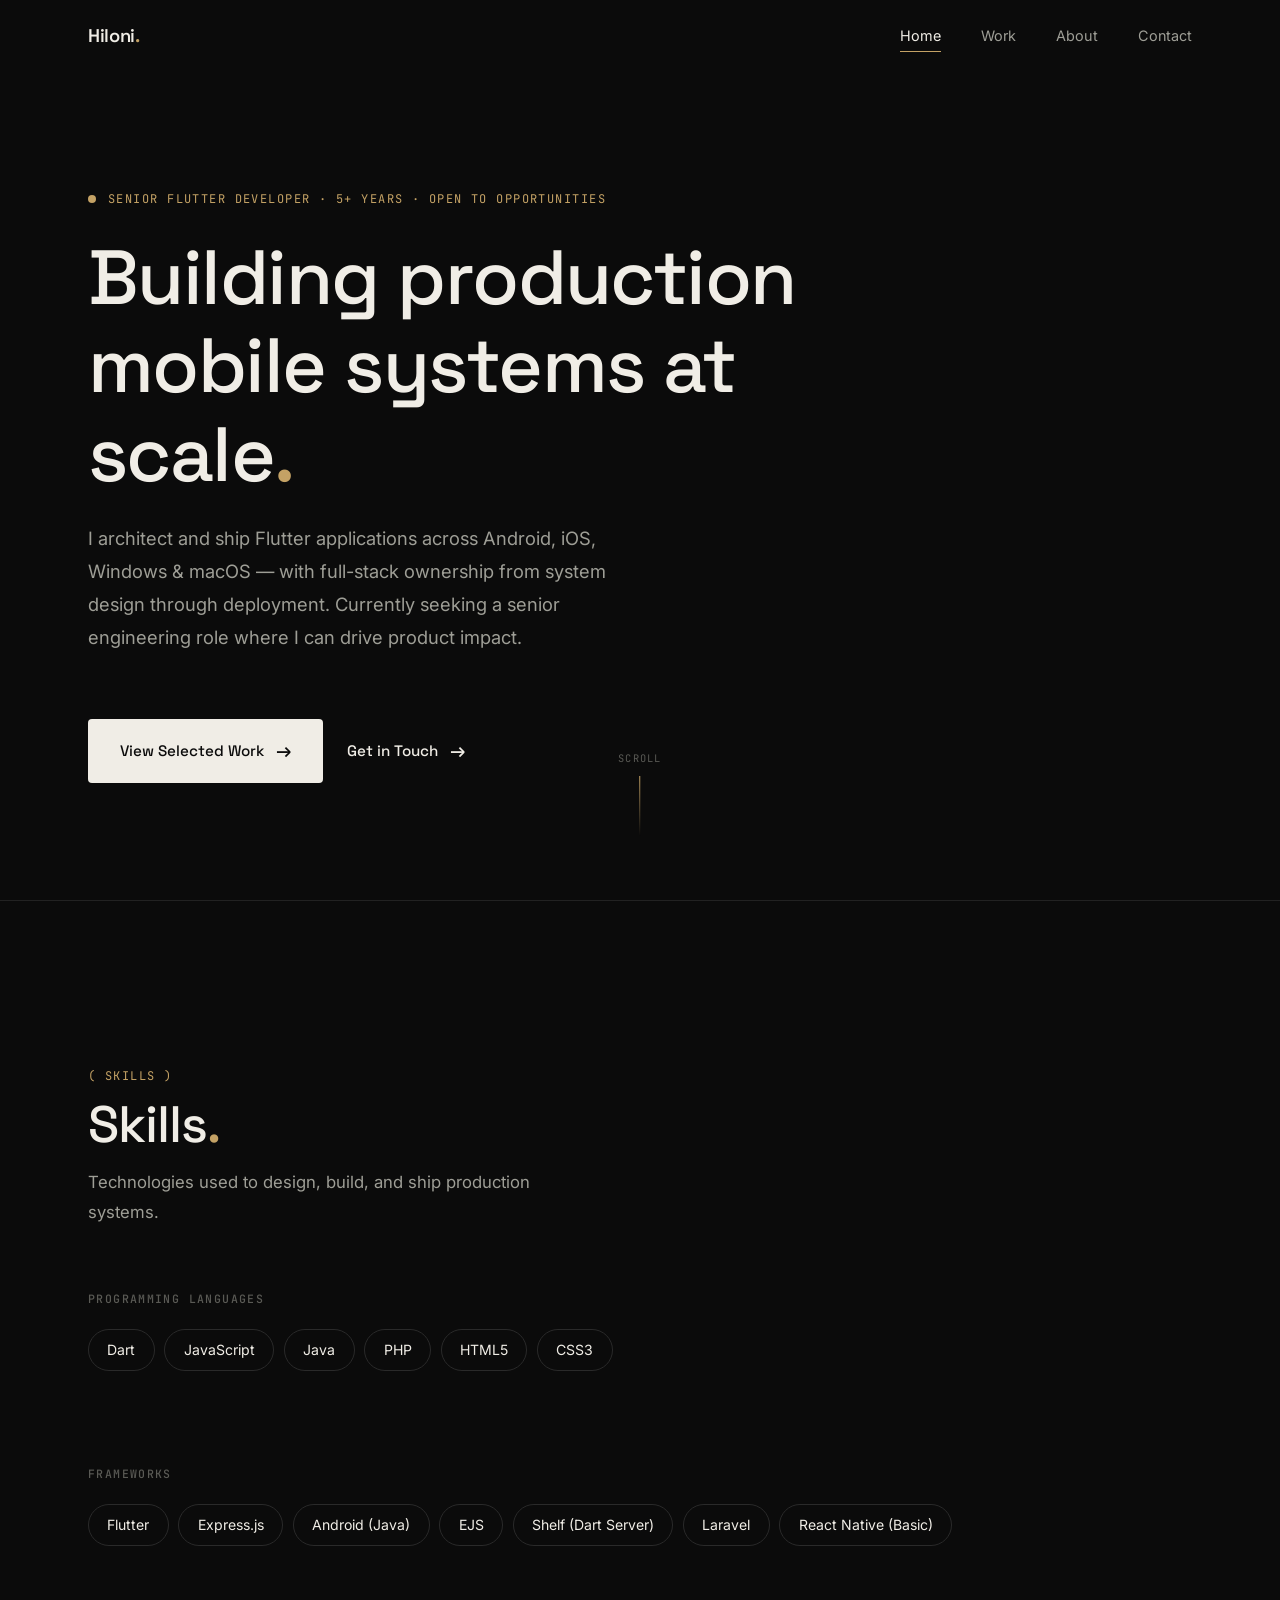
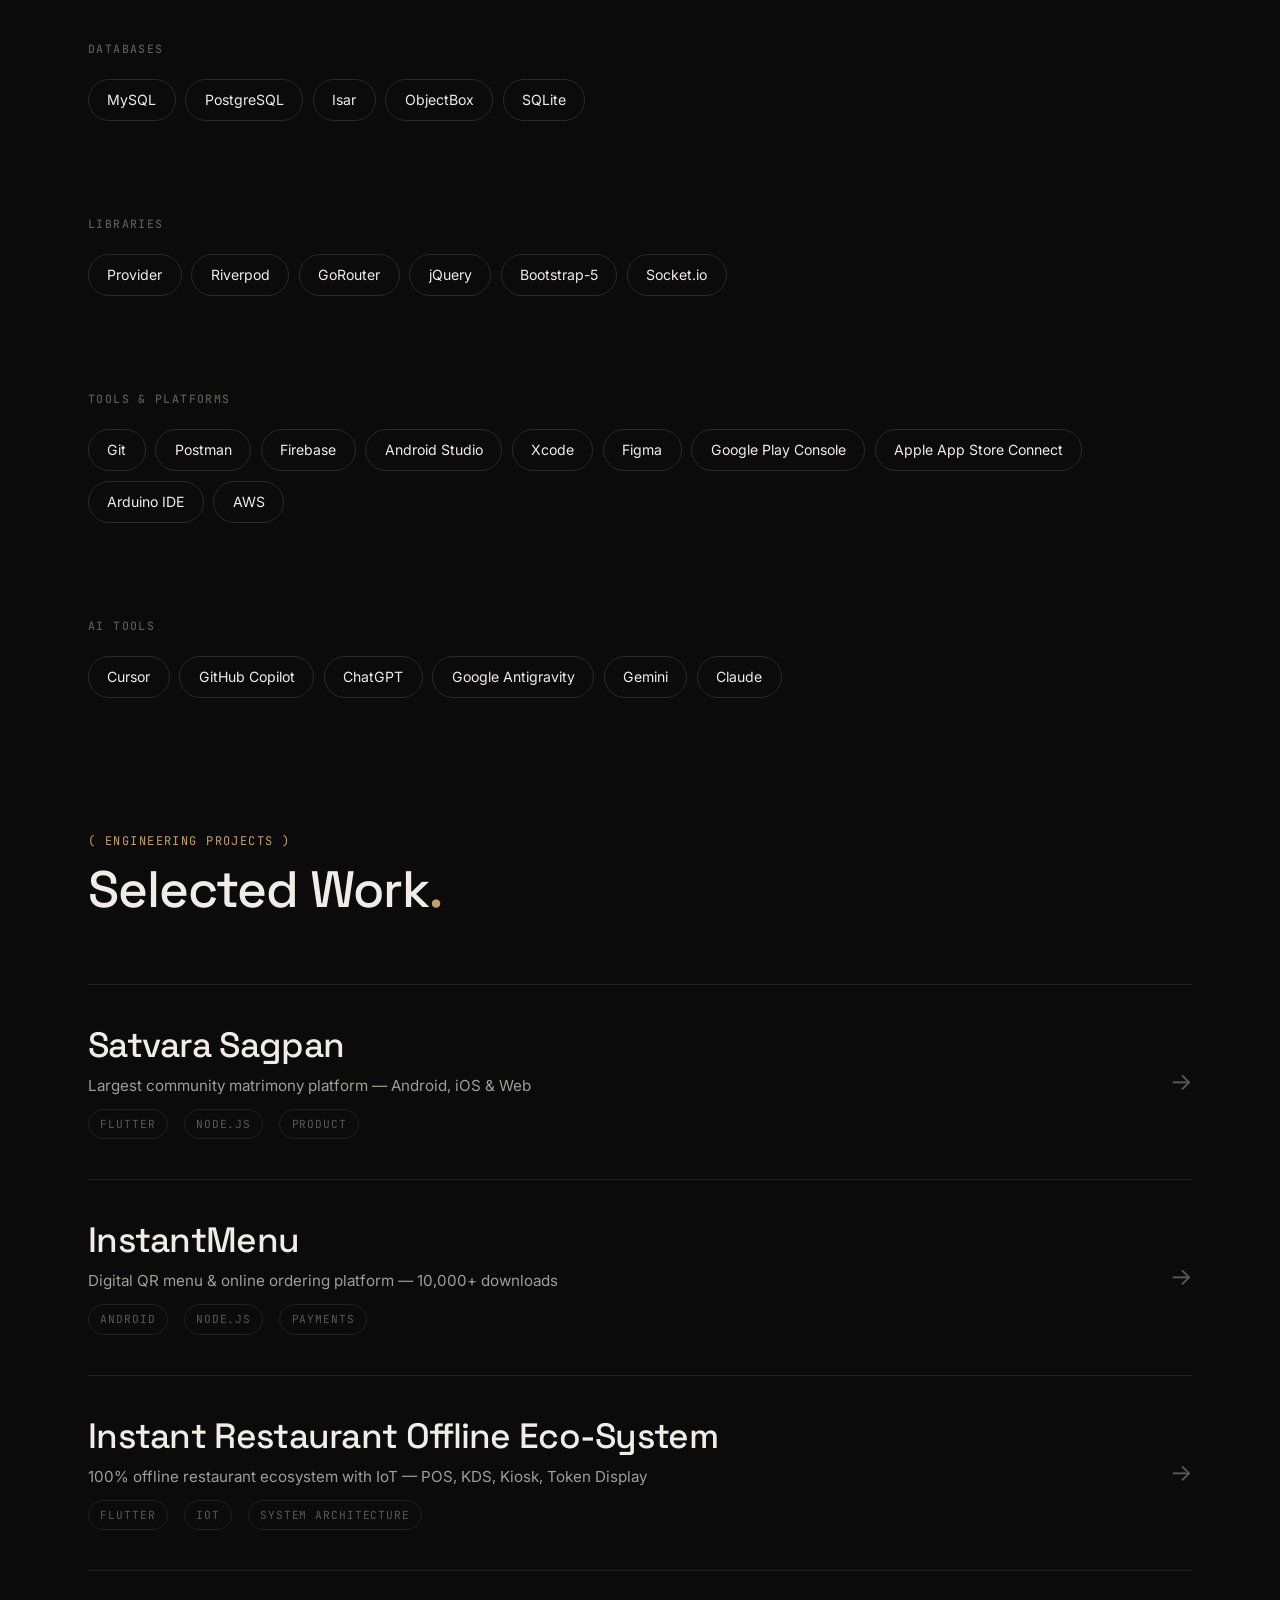
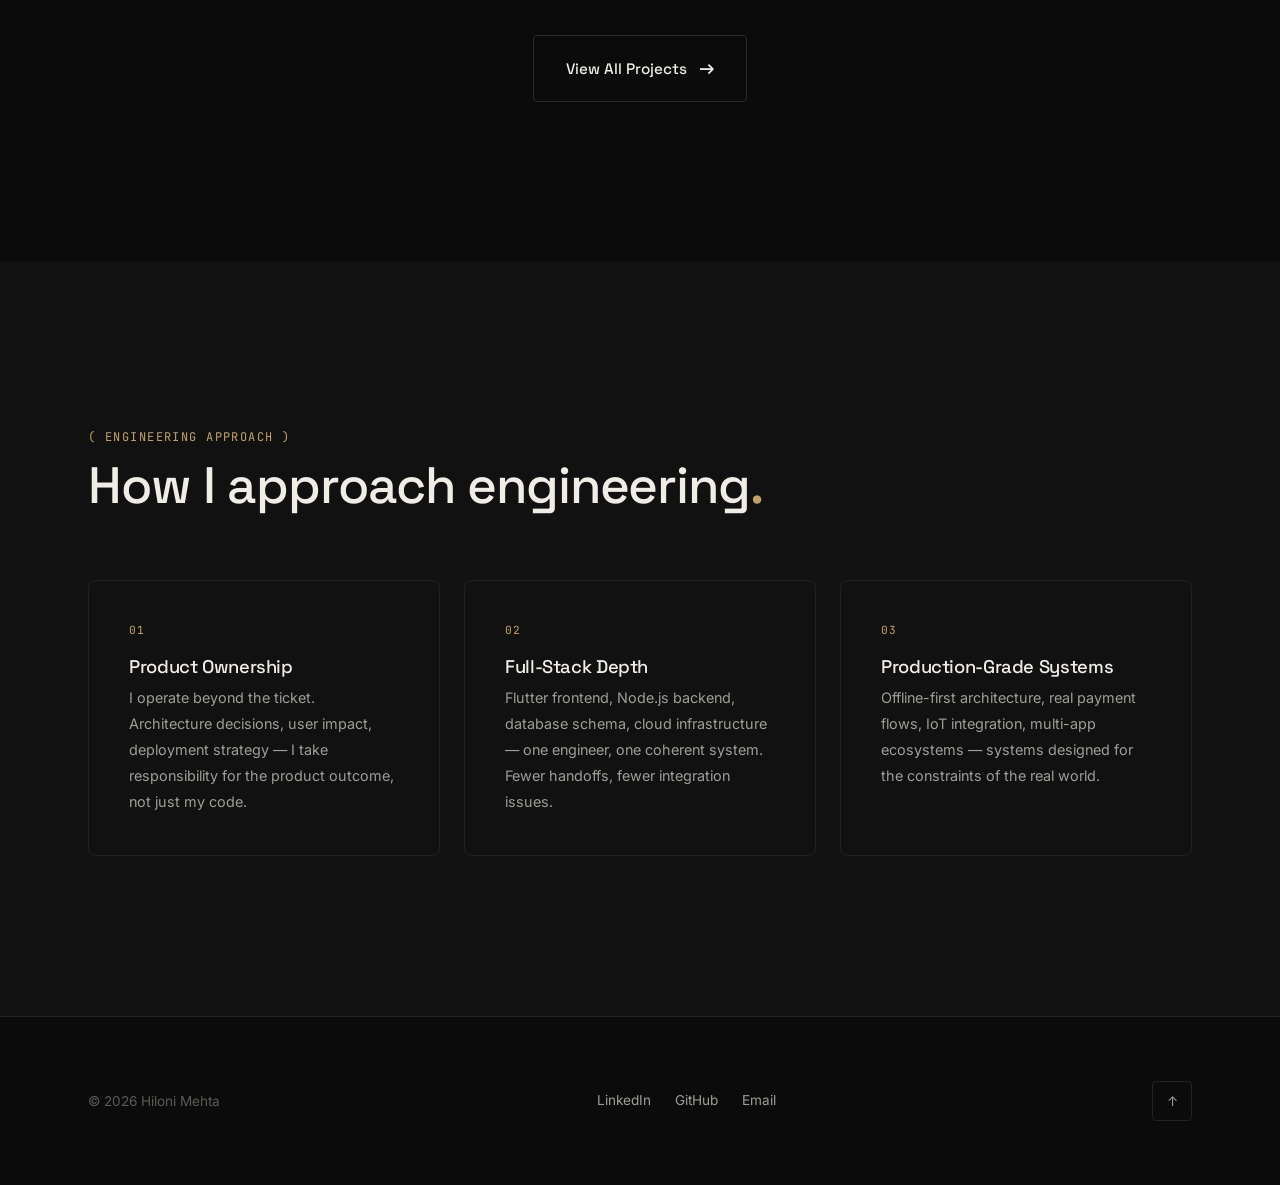
==== commit c7f7243a: "commit" ====
--- a/index.html
+++ b/index.html
@@ -1,372 +1,335 @@
 <!doctype html>
 <html lang="en">
-  <head>
-    <meta charset="UTF-8" />
-    <meta name="viewport" content="width=device-width, initial-scale=1.0" />
-    <link rel="icon" type="image/svg+xml" href="favicon.svg" />
-    <meta
-      name="description"
-      content="Darshan Kateshiya — Senior Flutter Developer & Full Stack Engineer. 5+ years building production apps across Android, iOS, Windows, macOS. Open to full-time engineering roles."
-    />
-    <meta
-      name="keywords"
-      content="Flutter Developer, Full Stack Engineer, Mobile App Developer, Product Builder, India"
-    />
-    <meta name="author" content="Darshan D. Kateshiya" />
-
-    <!-- Open Graph -->
-    <meta
-      property="og:title"
-      content="Darshan Kateshiya — Senior Flutter Developer"
-    />
-    <meta
-      property="og:description"
-      content="Senior Flutter Developer with 5+ years of full-stack experience. Open to engineering roles."
-    />
-    <meta property="og:type" content="website" />
-
-    <title>Darshan Kateshiya — Senior Flutter Developer</title>
-
-    <!-- Fonts -->
-    <link rel="preconnect" href="https://fonts.googleapis.com" />
-    <link rel="preconnect" href="https://fonts.gstatic.com" crossorigin />
-    <link
-      href="https://fonts.googleapis.com/css2?family=Inter:wght@300;400;500;600&family=JetBrains+Mono:wght@400;500&family=Space+Grotesk:wght@400;500;600;700&display=swap"
-      rel="stylesheet"
-    />
-
-    <!-- Styles -->
-    <link rel="stylesheet" href="css/style.css" />
-  </head>
-  <body>
-    <!-- Custom Cursor -->
-    <div class="custom-cursor">View</div>
-
-    <!-- Navigation -->
-    <nav class="nav">
-      <div class="container nav__inner">
-        <a href="/darshankateshiya/" class="nav__logo">darshan<span>.</span></a>
-
-        <div class="nav__links">
-          <a href="/darshankateshiya/" class="nav__link active">Home</a>
-          <a href="/darshankateshiya/work/" class="nav__link">Work</a>
-          <a href="/darshankateshiya/about/" class="nav__link">About</a>
-          <a href="/darshankateshiya/contact/" class="nav__link">Contact</a>
-        </div>
-
-        <button class="nav__toggle" aria-label="Toggle menu">
-          <span></span>
-          <span></span>
-          <span></span>
-        </button>
-      </div>
-
-      <!-- Mobile Menu -->
-      <div class="nav__mobile">
-        <a href="/darshankateshiya/" class="nav__mobile-link">Home</a>
-        <a href="/darshankateshiya/work/" class="nav__mobile-link">Work</a>
-        <a href="/darshankateshiya/about/" class="nav__mobile-link">About</a>
-        <a href="/darshankateshiya/contact/" class="nav__mobile-link"
-          >Contact</a
-        >
-      </div>
-    </nav>
-
-    <!-- Hero Section -->
-    <section class="hero">
-      <div class="container">
-        <div class="hero__content">
-          <div class="hero__label hero-anim hero-anim--1">
-            <span class="dot"></span>
-            <span class="label label--accent"
-              >Senior Flutter Developer · 5+ Years · Open to Opportunities</span
-            >
-          </div>
-
-          <h1 class="hero__title hero-anim hero-anim--2">
-            <span class="line"><span>Building production</span></span>
-            <span class="line"><span>mobile systems at</span></span>
-            <span class="line"
-              ><span>scale<span class="text-accent">.</span></span></span
-            >
-          </h1>
-
-          <p class="hero__subtitle hero-anim hero-anim--3">
-            I architect and ship Flutter applications across Android, iOS,
-            Windows & macOS — with full-stack ownership from system design
-            through deployment. Currently seeking a senior engineering role
-            where I can drive product impact.
-          </p>
-
-          <div class="hero__cta hero-anim hero-anim--4">
-            <a href="work/" class="btn btn--primary">
-              View Selected Work
-              <span class="btn__arrow">→</span>
-            </a>
-            <a href="/darshankateshiya/contact/" class="btn btn--ghost">
-              Get in Touch
-              <span class="btn__arrow">→</span>
-            </a>
-          </div>
-        </div>
-      </div>
-
-      <div class="hero__scroll">
-        <span class="label" style="font-size: 0.65rem">Scroll</span>
-        <div class="hero__scroll-line"></div>
-      </div>
-    </section>
-
-    <!-- Skills -->
-    <section class="section skills-section">
-      <div class="container">
-        <div class="reveal">
-          <span class="label label--accent">( Skills )</span>
-          <h2 style="margin-top: 0.5rem; margin-bottom: 0.75rem">
-            Skills<span class="text-accent">.</span>
-          </h2>
-          <p class="skills-intro">
-            Technologies used to design, build, and ship production systems.
-          </p>
-        </div>
-
-        <div class="skills-grid">
-          <div class="skills-group reveal">
-            <h4 class="skills-group__title">Programming Languages</h4>
-            <div class="skills-group__tags">
-              <span class="skill-pill">Dart</span>
-              <span class="skill-pill">JavaScript</span>
-              <span class="skill-pill">Java</span>
-              <span class="skill-pill">PHP</span>
-              <span class="skill-pill">HTML5</span>
-              <span class="skill-pill">CSS3</span>
-            </div>
-          </div>
-
-          <div class="skills-group reveal reveal--delay-1">
-            <h4 class="skills-group__title">Frameworks</h4>
-            <div class="skills-group__tags">
-              <span class="skill-pill">Flutter</span>
-              <span class="skill-pill">Express.js</span>
-              <span class="skill-pill">Android (Java)</span>
-              <span class="skill-pill">EJS</span>
-              <span class="skill-pill">Shelf (Dart Server)</span>
-              <span class="skill-pill">Laravel</span>
-              <span class="skill-pill">React Native (Basic)</span>
-            </div>
-          </div>
-
-          <div class="skills-group reveal reveal--delay-2">
-            <h4 class="skills-group__title">Databases</h4>
-            <div class="skills-group__tags">
-              <span class="skill-pill">MySQL</span>
-              <span class="skill-pill">PostgreSQL</span>
-              <span class="skill-pill">Isar</span>
-              <span class="skill-pill">ObjectBox</span>
-              <span class="skill-pill">SQLite</span>
-            </div>
-          </div>
-
-          <div class="skills-group reveal">
-            <h4 class="skills-group__title">Libraries</h4>
-            <div class="skills-group__tags">
-              <span class="skill-pill">Provider</span>
-              <span class="skill-pill">Riverpod</span>
-              <span class="skill-pill">GoRouter</span>
-              <span class="skill-pill">jQuery</span>
-              <span class="skill-pill">Bootstrap-5</span>
-              <span class="skill-pill">Socket.io</span>
-            </div>
-          </div>
-
-          <div class="skills-group reveal reveal--delay-1">
-            <h4 class="skills-group__title">Tools & Platforms</h4>
-            <div class="skills-group__tags">
-              <span class="skill-pill">Git</span>
-              <span class="skill-pill">Postman</span>
-              <span class="skill-pill">Firebase</span>
-              <span class="skill-pill">Android Studio</span>
-              <span class="skill-pill">Xcode</span>
-              <span class="skill-pill">Figma</span>
-              <span class="skill-pill">Google Play Console</span>
-              <span class="skill-pill">Apple App Store Connect</span>
-              <span class="skill-pill">Arduino IDE</span>
-              <span class="skill-pill">AWS</span>
-            </div>
-          </div>
-
-          <div class="skills-group reveal reveal--delay-2">
-            <h4 class="skills-group__title">AI Tools</h4>
-            <div class="skills-group__tags">
-              <span class="skill-pill">Cursor</span>
-              <span class="skill-pill">GitHub Copilot</span>
-              <span class="skill-pill">ChatGPT</span>
-              <span class="skill-pill">Google Antigravity</span>
-              <span class="skill-pill">Gemini</span>
-              <span class="skill-pill">Claude</span>
-            </div>
-          </div>
-        </div>
-      </div>
-    </section>
-
-    <!-- Engineering Projects -->
-    <section class="section" id="selected-work">
-      <div class="container">
-        <div class="reveal">
-          <span class="label label--accent">( Engineering Projects )</span>
-          <h2 style="margin-top: 0.5rem; margin-bottom: var(--space-xl)">
-            Selected Work<span class="text-accent">.</span>
-          </h2>
-        </div>
-
-        <div class="work-list stagger-children">
-          <a href="work/satvara-sagpan/" class="work-item">
-            <div class="work-item__inner">
-              <div class="work-item__info">
-                <h3 class="work-item__name">Satvara Sagpan</h3>
-                <p class="work-item__desc">
-                  Largest community matrimony platform — Android, iOS & Web
-                </p>
-                <div class="work-item__meta">
-                  <span class="work-item__tag">Flutter</span>
-                  <span class="work-item__tag">Node.js</span>
-                  <span class="work-item__tag">Product</span>
-                </div>
-              </div>
-              <span class="work-item__arrow">→</span>
-            </div>
-          </a>
-
-          <a href="work/instantmenu/" class="work-item">
-            <div class="work-item__inner">
-              <div class="work-item__info">
-                <h3 class="work-item__name">InstantMenu</h3>
-                <p class="work-item__desc">
-                  Digital QR menu & online ordering platform — 10,000+ downloads
-                </p>
-                <div class="work-item__meta">
-                  <span class="work-item__tag">Android</span>
-                  <span class="work-item__tag">Node.js</span>
-                  <span class="work-item__tag">Payments</span>
-                </div>
-              </div>
-              <span class="work-item__arrow">→</span>
-            </div>
-          </a>
-
-          <a href="work/instant-restaurant/" class="work-item">
-            <div class="work-item__inner">
-              <div class="work-item__info">
-                <h3 class="work-item__name">
-                  Instant Restaurant Offline Eco-System
-                </h3>
-                <p class="work-item__desc">
-                  100% offline restaurant ecosystem with IoT — POS, KDS, Kiosk,
-                  Token Display
-                </p>
-                <div class="work-item__meta">
-                  <span class="work-item__tag">Flutter</span>
-                  <span class="work-item__tag">IoT</span>
-                  <span class="work-item__tag">System Architecture</span>
-                </div>
-              </div>
-              <span class="work-item__arrow">→</span>
-            </div>
-          </a>
-        </div>
-
-        <div
-          class="reveal"
-          style="margin-top: var(--space-xl); text-align: center"
-        >
-          <a href="/darshankateshiya/work/" class="btn btn--outline">
-            View All Projects
+
+<head>
+  <meta charset="UTF-8" />
+  <meta name="viewport" content="width=device-width, initial-scale=1.0" />
+  <link rel="icon" type="image/svg+xml" href="favicon.svg" />
+  <meta name="description" content="Hiloni Mehta — Senior Flutter Developer & Full Stack Engineer. 5+ years building production apps across Android, iOS, Windows, macOS. Open to full-time engineering roles." />
+  <meta name="keywords" content="Flutter Developer, Full Stack Engineer, Mobile App Developer, Product Builder, India" />
+  <meta name="author" content="Hiloni Mehta" />
+
+  <!-- Open Graph -->
+  <meta property="og:title" content="Hiloni Mehta — Senior Flutter Developer" />
+  <meta property="og:description" content="Senior Flutter Developer with 5+ years of full-stack experience. Open to engineering roles." />
+  <meta property="og:type" content="website" />
+
+  <title>Hiloni Mehta — Senior Flutter Developer</title>
+
+  <!-- Fonts -->
+  <link rel="preconnect" href="https://fonts.googleapis.com" />
+  <link rel="preconnect" href="https://fonts.gstatic.com" crossorigin />
+  <link href="https://fonts.googleapis.com/css2?family=Inter:wght@300;400;500;600&family=JetBrains+Mono:wght@400;500&family=Space+Grotesk:wght@400;500;600;700&display=swap" rel="stylesheet" />
+
+  <!-- Styles -->
+  <link rel="stylesheet" href="css/style.css" />
+</head>
+
+<body>
+  <!-- Custom Cursor -->
+  <div class="custom-cursor">View</div>
+
+  <!-- Navigation -->
+  <nav class="nav">
+    <div class="container nav__inner">
+      <a href="/HiloniMehta/" class="nav__logo">Hiloni<span>.</span></a>
+
+      <div class="nav__links">
+        <a href="/HiloniMehta/" class="nav__link active">Home</a>
+        <a href="/HiloniMehta/work/" class="nav__link">Work</a>
+        <a href="/HiloniMehta/about/" class="nav__link">About</a>
+        <a href="/HiloniMehta/contact/" class="nav__link">Contact</a>
+      </div>
+
+      <button class="nav__toggle" aria-label="Toggle menu">
+        <span></span>
+        <span></span>
+        <span></span>
+      </button>
+    </div>
+
+    <!-- Mobile Menu -->
+    <div class="nav__mobile">
+      <a href="/HiloniMehta/" class="nav__mobile-link">Home</a>
+      <a href="/HiloniMehta/work/" class="nav__mobile-link">Work</a>
+      <a href="/HiloniMehta/about/" class="nav__mobile-link">About</a>
+      <a href="/HiloniMehta/contact/" class="nav__mobile-link">Contact</a>
+    </div>
+  </nav>
+
+  <!-- Hero Section -->
+  <section class="hero">
+    <div class="container">
+      <div class="hero__content">
+        <div class="hero__label hero-anim hero-anim--1">
+          <span class="dot"></span>
+          <span class="label label--accent">Senior Flutter Developer · 5+ Years · Open to Opportunities</span>
+        </div>
+
+        <h1 class="hero__title hero-anim hero-anim--2">
+          <span class="line"><span>Building production</span></span>
+          <span class="line"><span>mobile systems at</span></span>
+          <span class="line"><span>scale<span class="text-accent">.</span></span></span>
+        </h1>
+
+        <p class="hero__subtitle hero-anim hero-anim--3">
+          I architect and ship Flutter applications across Android, iOS,
+          Windows & macOS — with full-stack ownership from system design
+          through deployment. Currently seeking a senior engineering role
+          where I can drive product impact.
+        </p>
+
+        <div class="hero__cta hero-anim hero-anim--4">
+          <a href="work/" class="btn btn--primary">
+            View Selected Work
             <span class="btn__arrow">→</span>
           </a>
-        </div>
-      </div>
-    </section>
-
-    <!-- Engineering Approach -->
-    <section class="section" style="background: var(--bg-secondary)">
-      <div class="container">
-        <div class="reveal">
-          <span class="label label--accent">( Engineering Approach )</span>
-          <h2
-            style="
+          <a href="/HiloniMehta/contact/" class="btn btn--ghost">
+            Get in Touch
+            <span class="btn__arrow">→</span>
+          </a>
+        </div>
+      </div>
+    </div>
+
+    <div class="hero__scroll">
+      <span class="label" style="font-size: 0.65rem">Scroll</span>
+      <div class="hero__scroll-line"></div>
+    </div>
+  </section>
+
+  <!-- Skills -->
+  <section class="section skills-section">
+    <div class="container">
+      <div class="reveal">
+        <span class="label label--accent">( Skills )</span>
+        <h2 style="margin-top: 0.5rem; margin-bottom: 0.75rem">
+          Skills<span class="text-accent">.</span>
+        </h2>
+        <p class="skills-intro">
+          Technologies used to design, build, and ship production systems.
+        </p>
+      </div>
+
+      <div class="skills-grid">
+        <div class="skills-group reveal">
+          <h4 class="skills-group__title">Programming Languages</h4>
+          <div class="skills-group__tags">
+            <span class="skill-pill">Dart</span>
+            <span class="skill-pill">JavaScript</span>
+            <span class="skill-pill">Java</span>
+            <span class="skill-pill">PHP</span>
+            <span class="skill-pill">HTML5</span>
+            <span class="skill-pill">CSS3</span>
+          </div>
+        </div>
+
+        <div class="skills-group reveal reveal--delay-1">
+          <h4 class="skills-group__title">Frameworks</h4>
+          <div class="skills-group__tags">
+            <span class="skill-pill">Flutter</span>
+            <span class="skill-pill">Express.js</span>
+            <span class="skill-pill">Android (Java)</span>
+            <span class="skill-pill">EJS</span>
+            <span class="skill-pill">Shelf (Dart Server)</span>
+            <span class="skill-pill">Laravel</span>
+            <span class="skill-pill">React Native (Basic)</span>
+          </div>
+        </div>
+
+        <div class="skills-group reveal reveal--delay-2">
+          <h4 class="skills-group__title">Databases</h4>
+          <div class="skills-group__tags">
+            <span class="skill-pill">MySQL</span>
+            <span class="skill-pill">PostgreSQL</span>
+            <span class="skill-pill">Isar</span>
+            <span class="skill-pill">ObjectBox</span>
+            <span class="skill-pill">SQLite</span>
+          </div>
+        </div>
+
+        <div class="skills-group reveal">
+          <h4 class="skills-group__title">Libraries</h4>
+          <div class="skills-group__tags">
+            <span class="skill-pill">Provider</span>
+            <span class="skill-pill">Riverpod</span>
+            <span class="skill-pill">GoRouter</span>
+            <span class="skill-pill">jQuery</span>
+            <span class="skill-pill">Bootstrap-5</span>
+            <span class="skill-pill">Socket.io</span>
+          </div>
+        </div>
+
+        <div class="skills-group reveal reveal--delay-1">
+          <h4 class="skills-group__title">Tools & Platforms</h4>
+          <div class="skills-group__tags">
+            <span class="skill-pill">Git</span>
+            <span class="skill-pill">Postman</span>
+            <span class="skill-pill">Firebase</span>
+            <span class="skill-pill">Android Studio</span>
+            <span class="skill-pill">Xcode</span>
+            <span class="skill-pill">Figma</span>
+            <span class="skill-pill">Google Play Console</span>
+            <span class="skill-pill">Apple App Store Connect</span>
+            <span class="skill-pill">Arduino IDE</span>
+            <span class="skill-pill">AWS</span>
+          </div>
+        </div>
+
+        <div class="skills-group reveal reveal--delay-2">
+          <h4 class="skills-group__title">AI Tools</h4>
+          <div class="skills-group__tags">
+            <span class="skill-pill">Cursor</span>
+            <span class="skill-pill">GitHub Copilot</span>
+            <span class="skill-pill">ChatGPT</span>
+            <span class="skill-pill">Google Antigravity</span>
+            <span class="skill-pill">Gemini</span>
+            <span class="skill-pill">Claude</span>
+          </div>
+        </div>
+      </div>
+    </div>
+  </section>
+
+  <!-- Engineering Projects -->
+  <section class="section" id="selected-work">
+    <div class="container">
+      <div class="reveal">
+        <span class="label label--accent">( Engineering Projects )</span>
+        <h2 style="margin-top: 0.5rem; margin-bottom: var(--space-xl)">
+          Selected Work<span class="text-accent">.</span>
+        </h2>
+      </div>
+
+      <div class="work-list stagger-children">
+        <a href="work/satvara-sagpan/" class="work-item">
+          <div class="work-item__inner">
+            <div class="work-item__info">
+              <h3 class="work-item__name">Satvara Sagpan</h3>
+              <p class="work-item__desc">
+                Largest community matrimony platform — Android, iOS & Web
+              </p>
+              <div class="work-item__meta">
+                <span class="work-item__tag">Flutter</span>
+                <span class="work-item__tag">Node.js</span>
+                <span class="work-item__tag">Product</span>
+              </div>
+            </div>
+            <span class="work-item__arrow">→</span>
+          </div>
+        </a>
+
+        <a href="work/instantmenu/" class="work-item">
+          <div class="work-item__inner">
+            <div class="work-item__info">
+              <h3 class="work-item__name">InstantMenu</h3>
+              <p class="work-item__desc">
+                Digital QR menu & online ordering platform — 10,000+ downloads
+              </p>
+              <div class="work-item__meta">
+                <span class="work-item__tag">Android</span>
+                <span class="work-item__tag">Node.js</span>
+                <span class="work-item__tag">Payments</span>
+              </div>
+            </div>
+            <span class="work-item__arrow">→</span>
+          </div>
+        </a>
+
+        <a href="work/instant-restaurant/" class="work-item">
+          <div class="work-item__inner">
+            <div class="work-item__info">
+              <h3 class="work-item__name">
+                Instant Restaurant Offline Eco-System
+              </h3>
+              <p class="work-item__desc">
+                100% offline restaurant ecosystem with IoT — POS, KDS, Kiosk,
+                Token Display
+              </p>
+              <div class="work-item__meta">
+                <span class="work-item__tag">Flutter</span>
+                <span class="work-item__tag">IoT</span>
+                <span class="work-item__tag">System Architecture</span>
+              </div>
+            </div>
+            <span class="work-item__arrow">→</span>
+          </div>
+        </a>
+      </div>
+
+      <div class="reveal" style="margin-top: var(--space-xl); text-align: center">
+        <a href="/HiloniMehta/work/" class="btn btn--outline">
+          View All Projects
+          <span class="btn__arrow">→</span>
+        </a>
+      </div>
+    </div>
+  </section>
+
+  <!-- Engineering Approach -->
+  <section class="section" style="background: var(--bg-secondary)">
+    <div class="container">
+      <div class="reveal">
+        <span class="label label--accent">( Engineering Approach )</span>
+        <h2 style="
               margin-top: 0.5rem;
               margin-bottom: var(--space-xl);
               max-width: 700px;
-            "
-          >
-            How I approach engineering<span class="text-accent">.</span>
-          </h2>
-        </div>
-
-        <div class="about-values stagger-children">
-          <div class="about-value">
-            <div class="about-value__number">01</div>
-            <h4 class="about-value__title">Product Ownership</h4>
-            <p class="about-value__desc">
-              I operate beyond the ticket. Architecture decisions, user impact,
-              deployment strategy — I take responsibility for the product
-              outcome, not just my code.
-            </p>
-          </div>
-          <div class="about-value">
-            <div class="about-value__number">02</div>
-            <h4 class="about-value__title">Full-Stack Depth</h4>
-            <p class="about-value__desc">
-              Flutter frontend, Node.js backend, database schema, cloud
-              infrastructure — one engineer, one coherent system. Fewer
-              handoffs, fewer integration issues.
-            </p>
-          </div>
-          <div class="about-value">
-            <div class="about-value__number">03</div>
-            <h4 class="about-value__title">Production-Grade Systems</h4>
-            <p class="about-value__desc">
-              Offline-first architecture, real payment flows, IoT integration,
-              multi-app ecosystems — systems designed for the constraints of the
-              real world.
-            </p>
-          </div>
-        </div>
-      </div>
-    </section>
-
-    <!-- Footer -->
-    <footer class="footer">
-      <div class="container footer__inner">
-        <p class="footer__copy">
-          &copy; <span class="current-year"></span> Darshan Kateshiya
-        </p>
-
-        <div class="footer__links">
-          <a
-            href="https://www.linkedin.com/in/darshan-kateshiya"
-            target="_blank"
-            rel="noopener"
-            class="footer__link"
-            >LinkedIn</a
-          >
-          <a
-            href="https://github.com/darshankateshiya"
-            target="_blank"
-            rel="noopener"
-            class="footer__link"
-            >GitHub</a
-          >
-          <a href="mailto:darshan.kateshiya22@gmail.com" class="footer__link"
-            >Email</a
-          >
-        </div>
-
-        <button class="footer__back-top" aria-label="Back to top">↑</button>
-      </div>
-    </footer>
-
-    <script src="js/main.js"></script>
-  </body>
-</html>
+            ">
+          How I approach engineering<span class="text-accent">.</span>
+        </h2>
+      </div>
+
+      <div class="about-values stagger-children">
+        <div class="about-value">
+          <div class="about-value__number">01</div>
+          <h4 class="about-value__title">Product Ownership</h4>
+          <p class="about-value__desc">
+            I operate beyond the ticket. Architecture decisions, user impact,
+            deployment strategy — I take responsibility for the product
+            outcome, not just my code.
+          </p>
+        </div>
+        <div class="about-value">
+          <div class="about-value__number">02</div>
+          <h4 class="about-value__title">Full-Stack Depth</h4>
+          <p class="about-value__desc">
+            Flutter frontend, Node.js backend, database schema, cloud
+            infrastructure — one engineer, one coherent system. Fewer
+            handoffs, fewer integration issues.
+          </p>
+        </div>
+        <div class="about-value">
+          <div class="about-value__number">03</div>
+          <h4 class="about-value__title">Production-Grade Systems</h4>
+          <p class="about-value__desc">
+            Offline-first architecture, real payment flows, IoT integration,
+            multi-app ecosystems — systems designed for the constraints of the
+            real world.
+          </p>
+        </div>
+      </div>
+    </div>
+  </section>
+
+  <!-- Footer -->
+  <footer class="footer">
+    <div class="container footer__inner">
+      <p class="footer__copy">
+        &copy; <span class="current-year"></span> Hiloni Mehta
+      </p>
+
+      <div class="footer__links">
+        <a href="https://www.linkedin.com/in/darshan-kateshiya" target="_blank" rel="noopener" class="footer__link">LinkedIn</a>
+        <a href="https://github.com/darshankateshiya" target="_blank" rel="noopener" class="footer__link">GitHub</a>
+        <a href="mailto:darshan.kateshiya22@gmail.com" class="footer__link">Email</a>
+      </div>
+
+      <button class="footer__back-top" aria-label="Back to top">↑</button>
+    </div>
+  </footer>
+
+  <script src="js/main.js"></script>
+</body>
+
+</html>
--- a/css/style.css
+++ b/css/style.css
@@ -1,5 +1,5 @@
 /* ============================================
-   DARSHAN KATESHIYA — PORTFOLIO
+   Hiloni Mehta — PORTFOLIO
    Premium, Case-Study-Focused Design System
    ============================================ */
 
@@ -23,9 +23,9 @@
   --border-light: #2a2a2a;
 
   /* Typography */
-  --font-heading: 'Space Grotesk', sans-serif;
-  --font-body: 'Inter', sans-serif;
-  --font-mono: 'JetBrains Mono', monospace;
+  --font-heading: "Space Grotesk", sans-serif;
+  --font-body: "Inter", sans-serif;
+  --font-mono: "JetBrains Mono", monospace;
 
   /* Spacing */
   --space-xs: 0.5rem;
@@ -94,7 +94,8 @@
   text-decoration: none;
 }
 
-ul, ol {
+ul,
+ol {
   list-style: none;
 }
 
@@ -106,13 +107,19 @@
   color: inherit;
 }
 
-input, textarea {
+input,
+textarea {
   font-family: inherit;
   font-size: inherit;
 }
 
 /* ---------- TYPOGRAPHY ---------- */
-h1, h2, h3, h4, h5, h6 {
+h1,
+h2,
+h3,
+h4,
+h5,
+h6 {
   font-family: var(--font-heading);
   font-weight: 500;
   line-height: 1.15;
@@ -178,8 +185,9 @@
   width: 100%;
   height: var(--nav-height);
   z-index: 1000;
-  transition: background var(--duration-normal) var(--ease-out),
-              border-color var(--duration-normal) var(--ease-out);
+  transition:
+    background var(--duration-normal) var(--ease-out),
+    border-color var(--duration-normal) var(--ease-out);
 }
 
 .nav.scrolled {
@@ -227,7 +235,7 @@
 }
 
 .nav__link::after {
-  content: '';
+  content: "";
   position: absolute;
   bottom: -4px;
   left: 0;
@@ -316,10 +324,18 @@
   animation: mobileNavIn 0.5s var(--ease-out) forwards;
 }
 
-.nav__mobile.open .nav__mobile-link:nth-child(1) { animation-delay: 0.1s; }
-.nav__mobile.open .nav__mobile-link:nth-child(2) { animation-delay: 0.15s; }
-.nav__mobile.open .nav__mobile-link:nth-child(3) { animation-delay: 0.2s; }
-.nav__mobile.open .nav__mobile-link:nth-child(4) { animation-delay: 0.25s; }
+.nav__mobile.open .nav__mobile-link:nth-child(1) {
+  animation-delay: 0.1s;
+}
+.nav__mobile.open .nav__mobile-link:nth-child(2) {
+  animation-delay: 0.15s;
+}
+.nav__mobile.open .nav__mobile-link:nth-child(3) {
+  animation-delay: 0.2s;
+}
+.nav__mobile.open .nav__mobile-link:nth-child(4) {
+  animation-delay: 0.25s;
+}
 
 @keyframes mobileNavIn {
   to {
@@ -413,8 +429,13 @@
 }
 
 @keyframes pulse {
-  0%, 100% { opacity: 1; }
-  50% { opacity: 0.4; }
+  0%,
+  100% {
+    opacity: 1;
+  }
+  50% {
+    opacity: 0.4;
+  }
 }
 
 .hero__title {
@@ -463,10 +484,21 @@
 }
 
 @keyframes scrollLine {
-  0% { transform: scaleY(0); transform-origin: top; }
-  50% { transform: scaleY(1); transform-origin: top; }
-  51% { transform-origin: bottom; }
-  100% { transform: scaleY(0); transform-origin: bottom; }
+  0% {
+    transform: scaleY(0);
+    transform-origin: top;
+  }
+  50% {
+    transform: scaleY(1);
+    transform-origin: top;
+  }
+  51% {
+    transform-origin: bottom;
+  }
+  100% {
+    transform: scaleY(0);
+    transform-origin: bottom;
+  }
 }
 
 /* ---------- WORK LIST ---------- */
@@ -797,7 +829,7 @@
 }
 
 .role-item::before {
-  content: '—';
+  content: "—";
   color: var(--accent);
   flex-shrink: 0;
 }
@@ -1165,8 +1197,9 @@
   border: 1px solid var(--border-light);
   border-radius: 100px;
   background: transparent;
-  transition: border-color var(--duration-fast) var(--ease-out),
-              color var(--duration-fast) var(--ease-out);
+  transition:
+    border-color var(--duration-fast) var(--ease-out),
+    color var(--duration-fast) var(--ease-out);
   white-space: nowrap;
 }
 
@@ -1190,8 +1223,9 @@
 .reveal {
   opacity: 0;
   transform: translateY(30px);
-  transition: opacity var(--duration-slow) var(--ease-out),
-              transform var(--duration-slow) var(--ease-out);
+  transition:
+    opacity var(--duration-slow) var(--ease-out),
+    transform var(--duration-slow) var(--ease-out);
 }
 
 .reveal.visible {
@@ -1199,27 +1233,52 @@
   transform: translateY(0);
 }
 
-.reveal--delay-1 { transition-delay: 0.1s; }
-.reveal--delay-2 { transition-delay: 0.2s; }
-.reveal--delay-3 { transition-delay: 0.3s; }
-.reveal--delay-4 { transition-delay: 0.4s; }
+.reveal--delay-1 {
+  transition-delay: 0.1s;
+}
+.reveal--delay-2 {
+  transition-delay: 0.2s;
+}
+.reveal--delay-3 {
+  transition-delay: 0.3s;
+}
+.reveal--delay-4 {
+  transition-delay: 0.4s;
+}
 
 /* Stagger children */
 .stagger-children > * {
   opacity: 0;
   transform: translateY(20px);
-  transition: opacity 0.6s var(--ease-out),
-              transform 0.6s var(--ease-out);
-}
-
-.stagger-children.visible > *:nth-child(1) { transition-delay: 0.05s; }
-.stagger-children.visible > *:nth-child(2) { transition-delay: 0.1s; }
-.stagger-children.visible > *:nth-child(3) { transition-delay: 0.15s; }
-.stagger-children.visible > *:nth-child(4) { transition-delay: 0.2s; }
-.stagger-children.visible > *:nth-child(5) { transition-delay: 0.25s; }
-.stagger-children.visible > *:nth-child(6) { transition-delay: 0.3s; }
-.stagger-children.visible > *:nth-child(7) { transition-delay: 0.35s; }
-.stagger-children.visible > *:nth-child(8) { transition-delay: 0.4s; }
+  transition:
+    opacity 0.6s var(--ease-out),
+    transform 0.6s var(--ease-out);
+}
+
+.stagger-children.visible > *:nth-child(1) {
+  transition-delay: 0.05s;
+}
+.stagger-children.visible > *:nth-child(2) {
+  transition-delay: 0.1s;
+}
+.stagger-children.visible > *:nth-child(3) {
+  transition-delay: 0.15s;
+}
+.stagger-children.visible > *:nth-child(4) {
+  transition-delay: 0.2s;
+}
+.stagger-children.visible > *:nth-child(5) {
+  transition-delay: 0.25s;
+}
+.stagger-children.visible > *:nth-child(6) {
+  transition-delay: 0.3s;
+}
+.stagger-children.visible > *:nth-child(7) {
+  transition-delay: 0.35s;
+}
+.stagger-children.visible > *:nth-child(8) {
+  transition-delay: 0.4s;
+}
 
 .stagger-children.visible > * {
   opacity: 1;
@@ -1233,10 +1292,18 @@
   animation: heroReveal 1s var(--ease-out) forwards;
 }
 
-.hero-anim--1 { animation-delay: 0.2s; }
-.hero-anim--2 { animation-delay: 0.4s; }
-.hero-anim--3 { animation-delay: 0.6s; }
-.hero-anim--4 { animation-delay: 0.8s; }
+.hero-anim--1 {
+  animation-delay: 0.2s;
+}
+.hero-anim--2 {
+  animation-delay: 0.4s;
+}
+.hero-anim--3 {
+  animation-delay: 0.6s;
+}
+.hero-anim--4 {
+  animation-delay: 0.8s;
+}
 
 @keyframes heroReveal {
   to {
@@ -1435,8 +1502,9 @@
   z-index: 9999;
   opacity: 0;
   transform: scale(0);
-  transition: opacity 0.3s var(--ease-out),
-              transform 0.3s var(--ease-out);
+  transition:
+    opacity 0.3s var(--ease-out),
+    transform 0.3s var(--ease-out);
 }
 
 .custom-cursor.active {
@@ -1446,7 +1514,11 @@
 
 /* Smooth image placeholder */
 .img-placeholder {
-  background: linear-gradient(135deg, var(--bg-card) 0%, var(--bg-elevated) 100%);
+  background: linear-gradient(
+    135deg,
+    var(--bg-card) 0%,
+    var(--bg-elevated) 100%
+  );
   display: flex;
   align-items: center;
   justify-content: center;
@@ -1470,8 +1542,9 @@
   justify-content: center;
   opacity: 0;
   visibility: hidden;
-  transition: opacity var(--duration-normal) var(--ease-out),
-              visibility var(--duration-normal) var(--ease-out);
+  transition:
+    opacity var(--duration-normal) var(--ease-out),
+    visibility var(--duration-normal) var(--ease-out);
   cursor: zoom-out;
 }
 
@@ -1525,7 +1598,7 @@
 
 .image-lightbox__close::before,
 .image-lightbox__close::after {
-  content: '';
+  content: "";
   position: absolute;
   width: 20px;
   height: 2px;
@@ -1574,7 +1647,7 @@
 }
 
 .image-lightbox__nav::before {
-  content: '';
+  content: "";
   width: 10px;
   height: 10px;
   border-top: 2px solid var(--text-primary);
@@ -1614,20 +1687,20 @@
     width: 40px;
     height: 40px;
   }
-  
+
   .image-lightbox__nav {
     width: 40px;
     height: 40px;
   }
-  
+
   .image-lightbox__nav--prev {
     left: var(--space-md);
   }
-  
+
   .image-lightbox__nav--next {
     right: var(--space-md);
   }
-  
+
   .image-lightbox__counter {
     bottom: var(--space-md);
     font-size: 0.75rem;
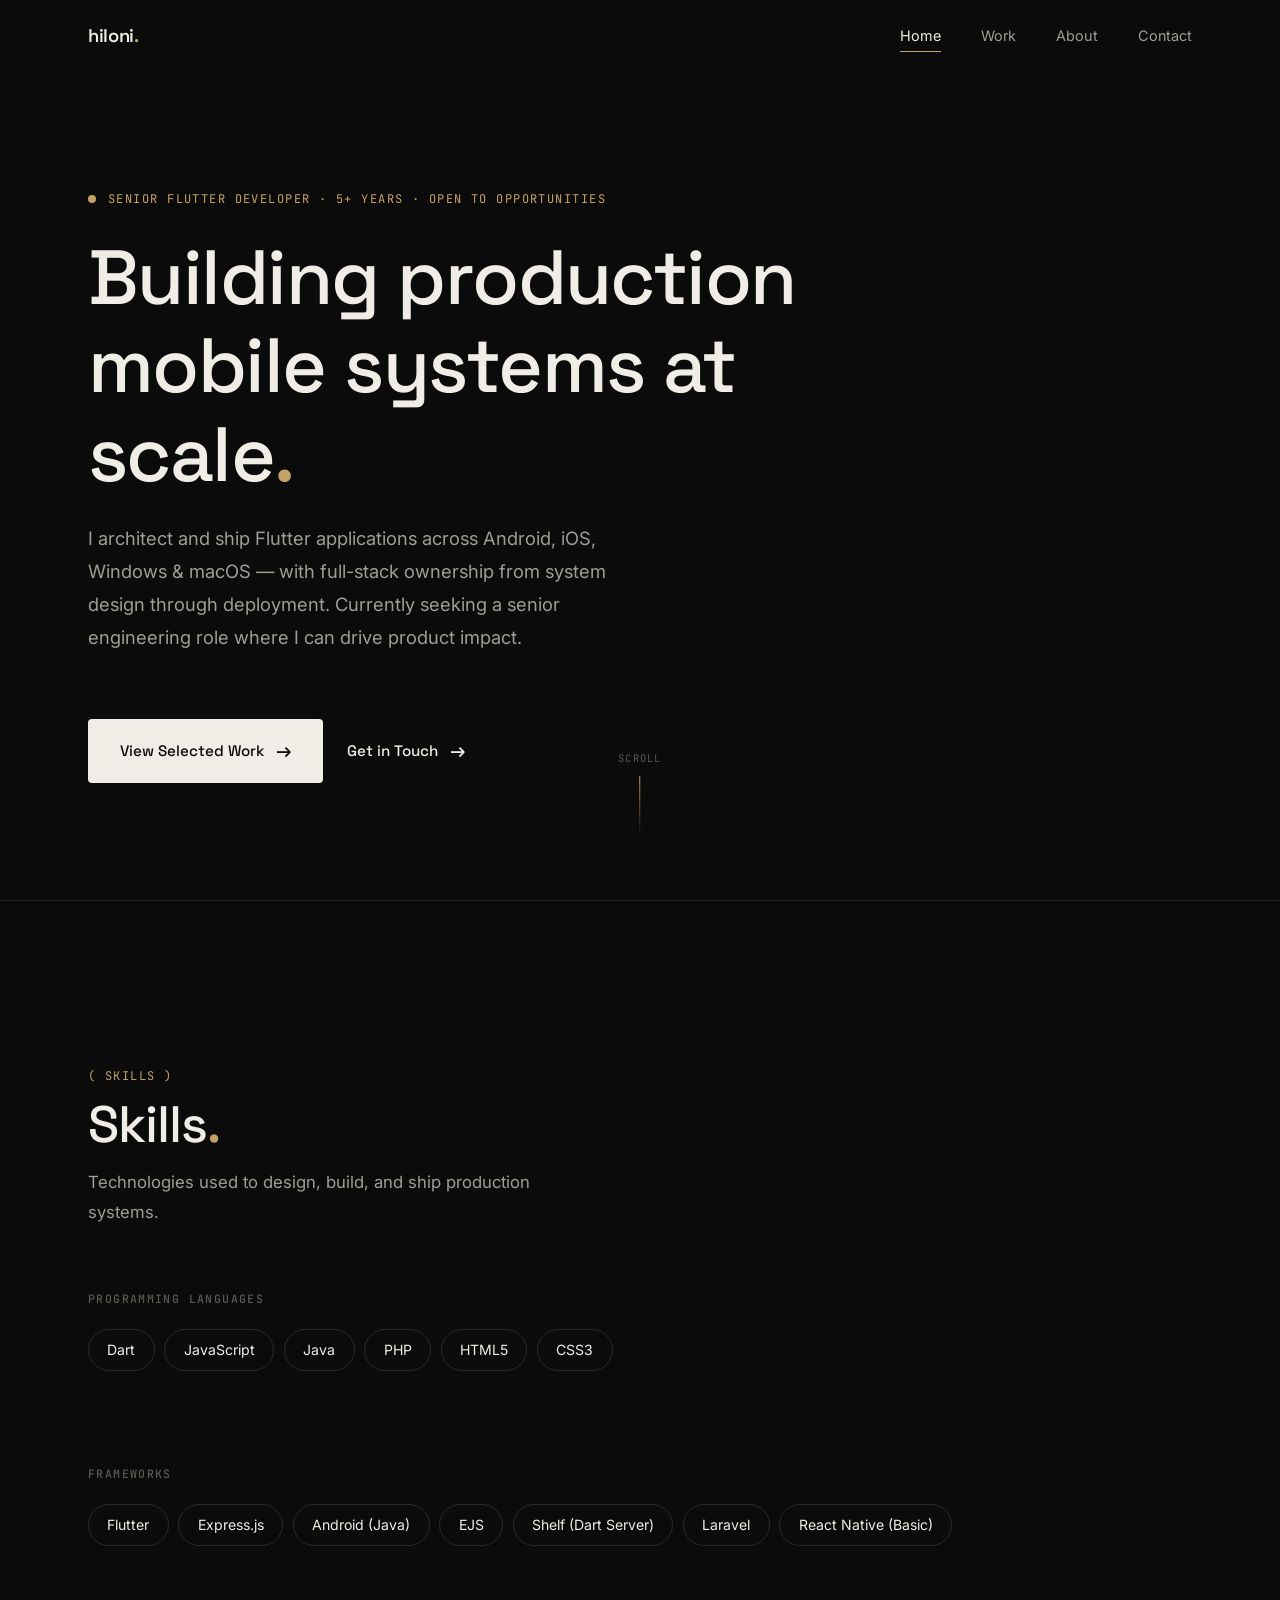
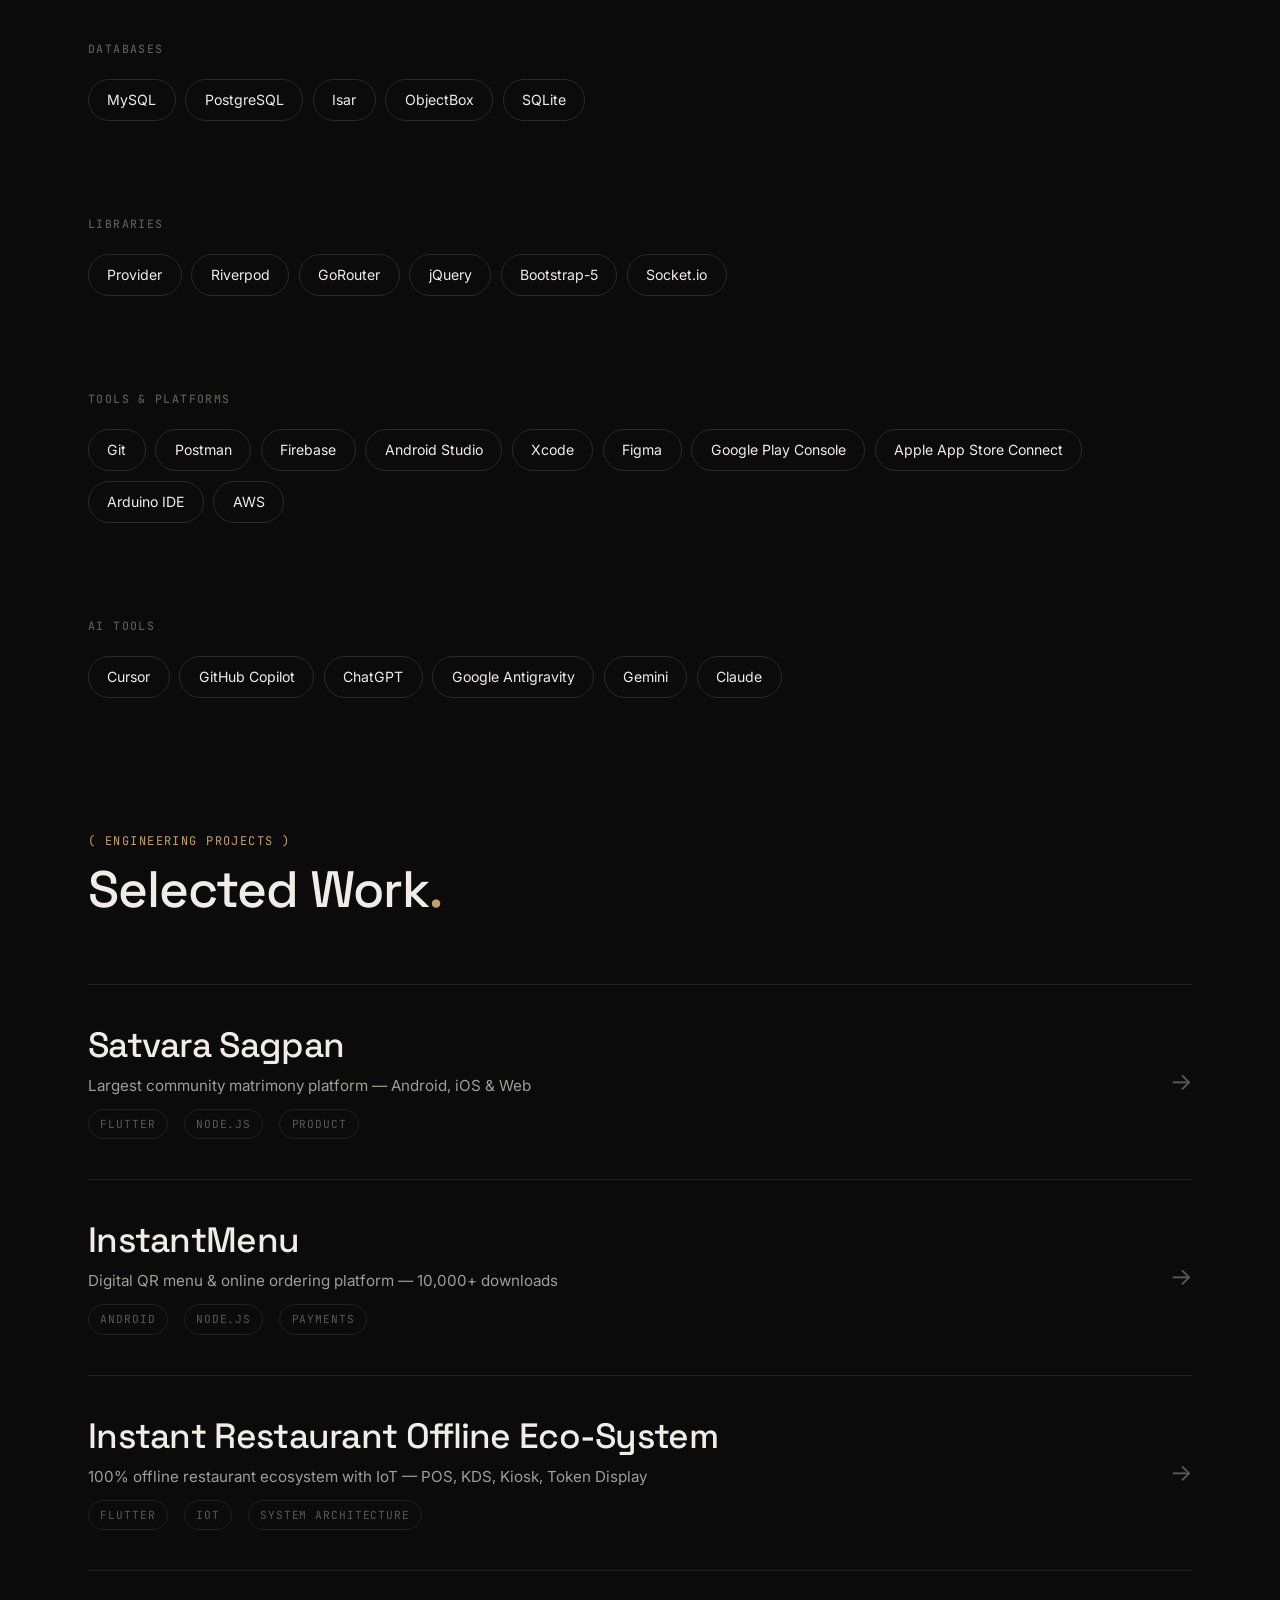
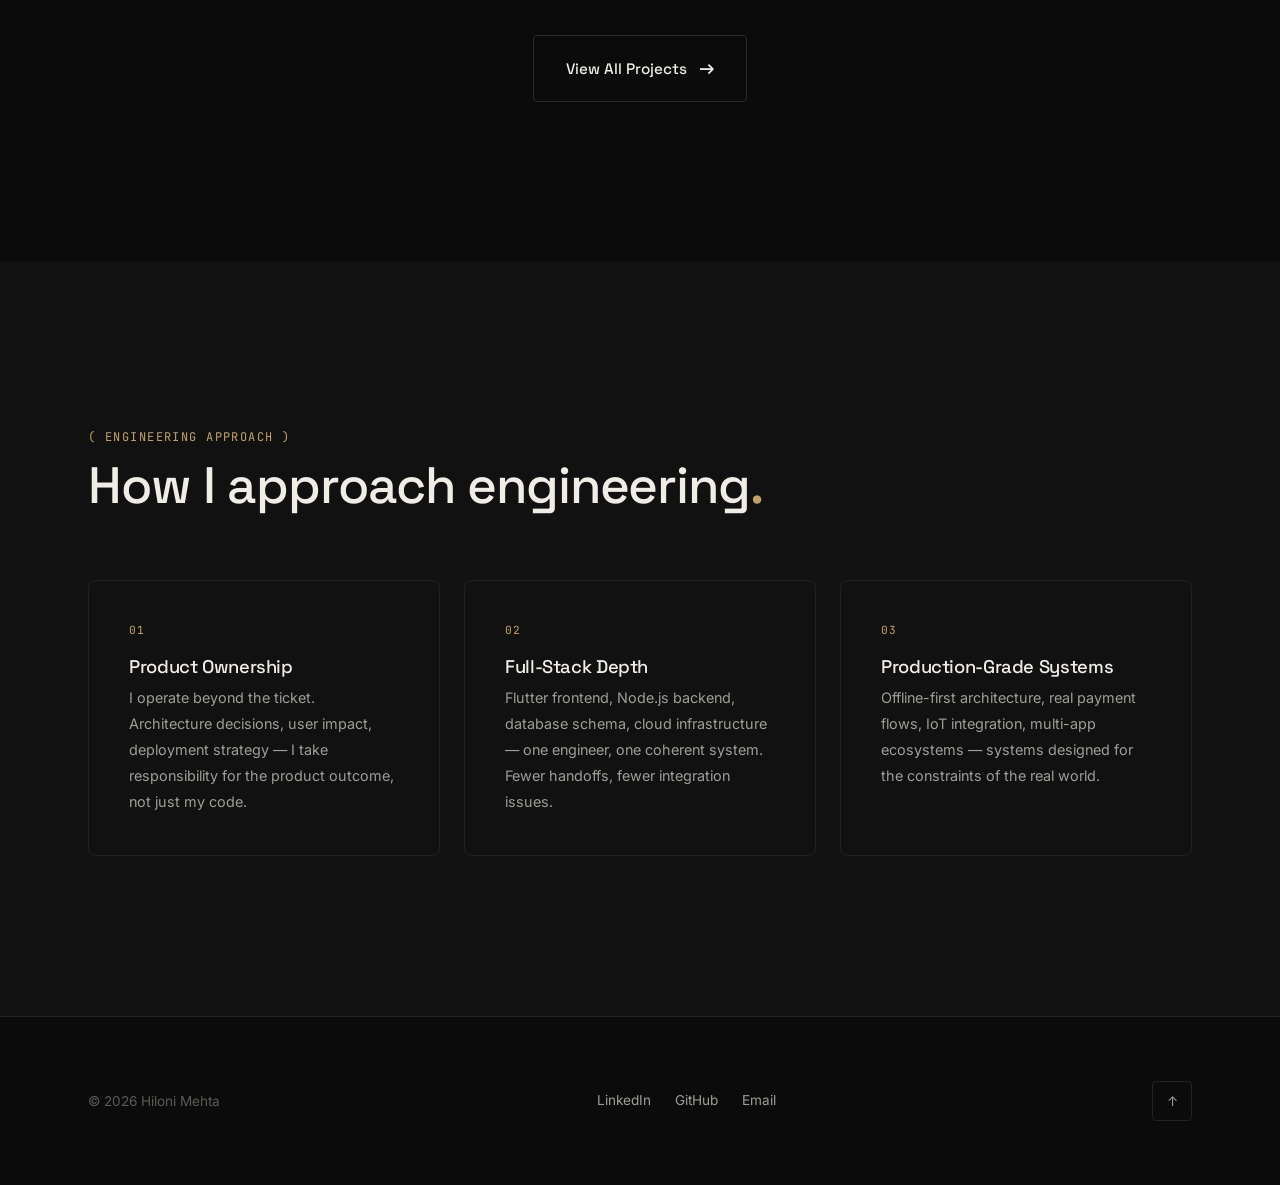
==== commit 053798d5: "commit" ====
--- a/index.html
+++ b/index.html
@@ -32,13 +32,13 @@
   <!-- Navigation -->
   <nav class="nav">
     <div class="container nav__inner">
-      <a href="/HiloniMehta/" class="nav__logo">Hiloni<span>.</span></a>
+      <a href="/hilonimehta/" class="nav__logo">hiloni<span>.</span></a>
 
       <div class="nav__links">
-        <a href="/HiloniMehta/" class="nav__link active">Home</a>
-        <a href="/HiloniMehta/work/" class="nav__link">Work</a>
-        <a href="/HiloniMehta/about/" class="nav__link">About</a>
-        <a href="/HiloniMehta/contact/" class="nav__link">Contact</a>
+        <a href="/hilonimehta/" class="nav__link active">Home</a>
+        <a href="/hilonimehta/work/" class="nav__link">Work</a>
+        <a href="/hilonimehta/about/" class="nav__link">About</a>
+        <a href="/hilonimehta/contact/" class="nav__link">Contact</a>
       </div>
 
       <button class="nav__toggle" aria-label="Toggle menu">
@@ -50,10 +50,10 @@
 
     <!-- Mobile Menu -->
     <div class="nav__mobile">
-      <a href="/HiloniMehta/" class="nav__mobile-link">Home</a>
-      <a href="/HiloniMehta/work/" class="nav__mobile-link">Work</a>
-      <a href="/HiloniMehta/about/" class="nav__mobile-link">About</a>
-      <a href="/HiloniMehta/contact/" class="nav__mobile-link">Contact</a>
+      <a href="/hilonimehta/" class="nav__mobile-link">Home</a>
+      <a href="/hilonimehta/work/" class="nav__mobile-link">Work</a>
+      <a href="/hilonimehta/about/" class="nav__mobile-link">About</a>
+      <a href="/hilonimehta/contact/" class="nav__mobile-link">Contact</a>
     </div>
   </nav>
 
@@ -84,7 +84,7 @@
             View Selected Work
             <span class="btn__arrow">→</span>
           </a>
-          <a href="/HiloniMehta/contact/" class="btn btn--ghost">
+          <a href="/hilonimehta/contact/" class="btn btn--ghost">
             Get in Touch
             <span class="btn__arrow">→</span>
           </a>
@@ -258,7 +258,7 @@
       </div>
 
       <div class="reveal" style="margin-top: var(--space-xl); text-align: center">
-        <a href="/HiloniMehta/work/" class="btn btn--outline">
+        <a href="/hilonimehta/work/" class="btn btn--outline">
           View All Projects
           <span class="btn__arrow">→</span>
         </a>
@@ -320,9 +320,9 @@
       </p>
 
       <div class="footer__links">
-        <a href="https://www.linkedin.com/in/darshan-kateshiya" target="_blank" rel="noopener" class="footer__link">LinkedIn</a>
-        <a href="https://github.com/darshankateshiya" target="_blank" rel="noopener" class="footer__link">GitHub</a>
-        <a href="mailto:darshan.kateshiya22@gmail.com" class="footer__link">Email</a>
+        <a href="https://www.linkedin.com/in/hiloni-mehta-9bba40120/" target="_blank" rel="noopener" class="footer__link">LinkedIn</a>
+        <a href="https://github.com/HiloniMehta" target="_blank" rel="noopener" class="footer__link">GitHub</a>
+        <a href="mailto:hilonimehta1997@gmail.com" class="footer__link">Email</a>
       </div>
 
       <button class="footer__back-top" aria-label="Back to top">↑</button>
